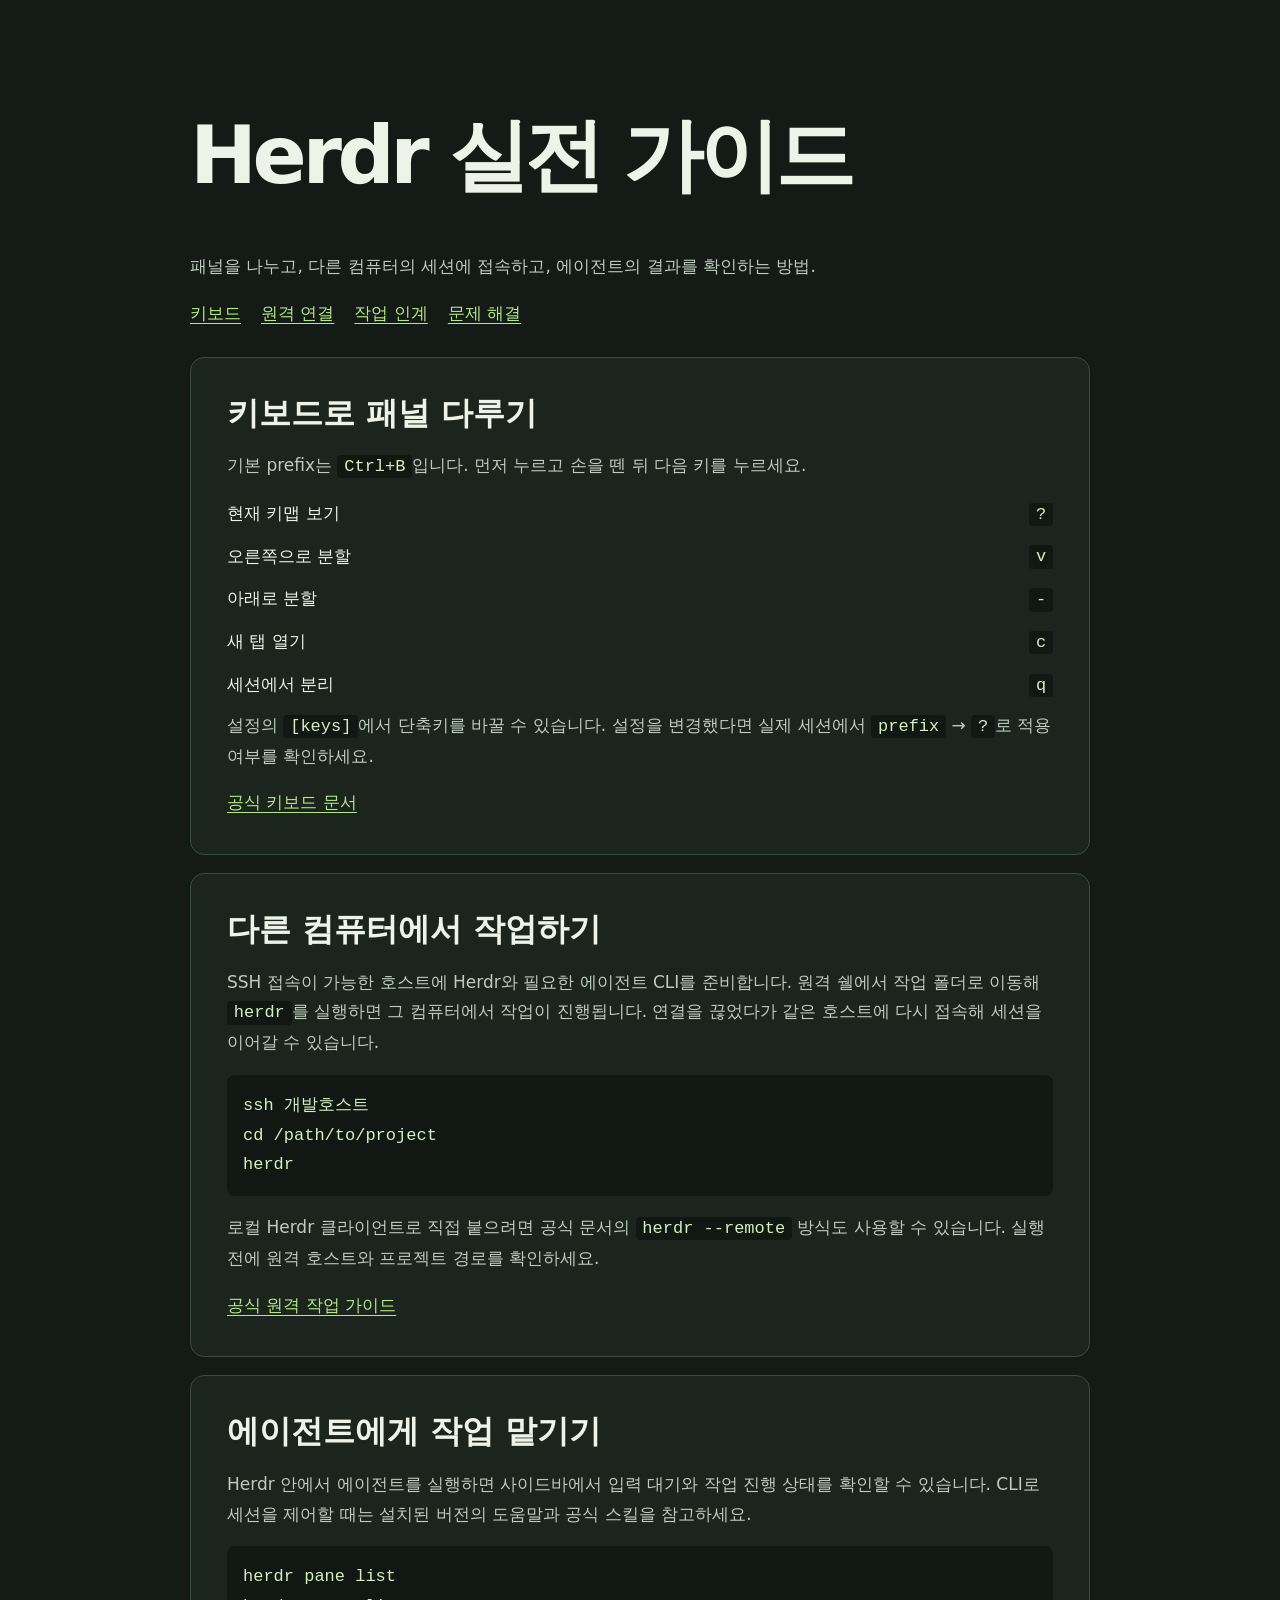
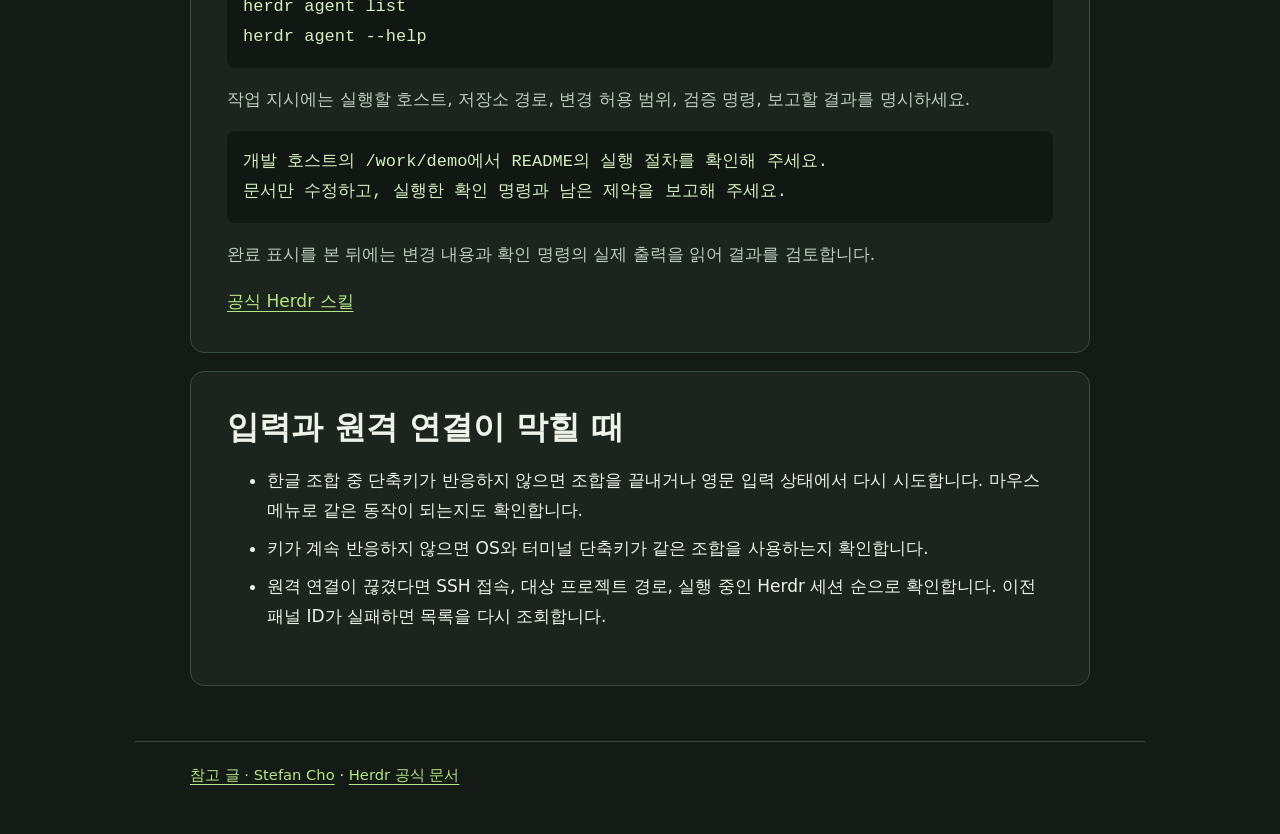
==== index.html @ 9a404f9d "Herdr 키맵과 원격 작업 가이드 추가" ====
﻿<!-- Herdr 키보드 조작과 원격 작업을 안내하는 페이지 -->
<!doctype html>
<html lang="ko">
<head>
<meta charset="utf-8">
<meta name="viewport" content="width=device-width, initial-scale=1">
<title>Herdr 실전 가이드 · 키맵과 원격 작업</title>
<style>
:root{color-scheme:dark;--bg:#141a16;--panel:#1c241e;--line:#394b40;--text:#edf3e8;--sub:#bdccbf;--green:#b4e884}
*{box-sizing:border-box}body{margin:0;background:var(--bg);color:var(--text);font:17px/1.75 system-ui,sans-serif}
header,main,footer{max-width:1010px;margin:auto;padding:clamp(20px,5vw,55px)}
header{padding-top:clamp(45px,9vw,108px);padding-bottom:28px}h1,h2{line-height:1.2;margin:0 0 .6em}h1{font-size:clamp(2.5rem,8vw,5rem);letter-spacing:-.055em}h2{font-size:clamp(1.45rem,4vw,2rem)}
p{color:var(--sub);margin:.6em 0 1em}a{color:var(--green);text-underline-offset:.24em}nav{display:flex;gap:.55rem 1.25rem;flex-wrap:wrap}
main{padding-top:0;display:grid;gap:18px}section{scroll-margin-top:1rem;background:var(--panel);border:1px solid var(--line);padding:clamp(18px,4vw,36px);border-radius:14px}
dl{display:grid;grid-template-columns:minmax(0,1fr) auto;gap:12px;margin:0}dd{margin:0}kbd,code,pre{font-family:ui-monospace,monospace;background:#111713;color:#d6efc0}
kbd,code{padding:.13em .4em;border-radius:4px}pre{padding:1rem;overflow:auto;border-radius:8px}pre code{padding:0}li+li{margin-top:.5em}footer{border-top:1px solid var(--line);padding-top:20px;font-size:.92rem}
</style>
</head>
<body>
<header>
<h1>Herdr 실전 가이드</h1>
<p>패널을 나누고, 다른 컴퓨터의 세션에 접속하고, 에이전트의 결과를 확인하는 방법.</p>
<nav aria-label="목차"><a href="#keyboard">키보드</a><a href="#remote">원격 연결</a><a href="#handoff">작업 인계</a><a href="#troubleshoot">문제 해결</a></nav>
</header>
<main>
<section id="keyboard">
<h2>키보드로 패널 다루기</h2>
<p>기본 prefix는 <kbd>Ctrl+B</kbd>입니다. 먼저 누르고 손을 뗀 뒤 다음 키를 누르세요.</p>
<dl><dt>현재 키맵 보기</dt><dd><kbd>?</kbd></dd><dt>오른쪽으로 분할</dt><dd><kbd>v</kbd></dd><dt>아래로 분할</dt><dd><kbd>-</kbd></dd><dt>새 탭 열기</dt><dd><kbd>c</kbd></dd><dt>세션에서 분리</dt><dd><kbd>q</kbd></dd></dl>
<p>설정의 <code>[keys]</code>에서 단축키를 바꿀 수 있습니다. 설정을 변경했다면 실제 세션에서 <kbd>prefix</kbd> → <kbd>?</kbd>로 적용 여부를 확인하세요.</p>
<a href="https://herdr.dev/docs/keyboard/">공식 키보드 문서</a>
</section>
<section id="remote">
<h2>다른 컴퓨터에서 작업하기</h2>
<p>SSH 접속이 가능한 호스트에 Herdr와 필요한 에이전트 CLI를 준비합니다. 원격 쉘에서 작업 폴더로 이동해 <code>herdr</code>를 실행하면 그 컴퓨터에서 작업이 진행됩니다. 연결을 끊었다가 같은 호스트에 다시 접속해 세션을 이어갈 수 있습니다.</p>
<pre><code>ssh 개발호스트
cd /path/to/project
herdr</code></pre>
<p>로컬 Herdr 클라이언트로 직접 붙으려면 공식 문서의 <code>herdr --remote</code> 방식도 사용할 수 있습니다. 실행 전에 원격 호스트와 프로젝트 경로를 확인하세요.</p>
<a href="https://herdr.dev/docs/how-to-work/">공식 원격 작업 가이드</a>
</section>
<section id="handoff">
<h2>에이전트에게 작업 맡기기</h2>
<p>Herdr 안에서 에이전트를 실행하면 사이드바에서 입력 대기와 작업 진행 상태를 확인할 수 있습니다. CLI로 세션을 제어할 때는 설치된 버전의 도움말과 공식 스킬을 참고하세요.</p>
<pre><code>herdr pane list
herdr agent list
herdr agent --help</code></pre>
<p>작업 지시에는 실행할 호스트, 저장소 경로, 변경 허용 범위, 검증 명령, 보고할 결과를 명시하세요.</p>
<pre><code>개발 호스트의 /work/demo에서 README의 실행 절차를 확인해 주세요.
문서만 수정하고, 실행한 확인 명령과 남은 제약을 보고해 주세요.</code></pre>
<p>완료 표시를 본 뒤에는 변경 내용과 확인 명령의 실제 출력을 읽어 결과를 검토합니다.</p>
<a href="https://github.com/herdrdev/herdr/blob/master/skills/herdr/SKILL.md">공식 Herdr 스킬</a>
</section>
<section id="troubleshoot">
<h2>입력과 원격 연결이 막힐 때</h2>
<ul><li>한글 조합 중 단축키가 반응하지 않으면 조합을 끝내거나 영문 입력 상태에서 다시 시도합니다. 마우스 메뉴로 같은 동작이 되는지도 확인합니다.</li><li>키가 계속 반응하지 않으면 OS와 터미널 단축키가 같은 조합을 사용하는지 확인합니다.</li><li>원격 연결이 끊겼다면 SSH 접속, 대상 프로젝트 경로, 실행 중인 Herdr 세션 순으로 확인합니다. 이전 패널 ID가 실패하면 목록을 다시 조회합니다.</li></ul>
</section>
</main>
<footer>
<a href="https://blog.stefancho.dev/youtube/herdr-keymap-remote-agents">참고 글 · Stefan Cho</a>
 · <a href="https://herdr.dev/docs/">Herdr 공식 문서</a>
</footer>
</body>
</html>
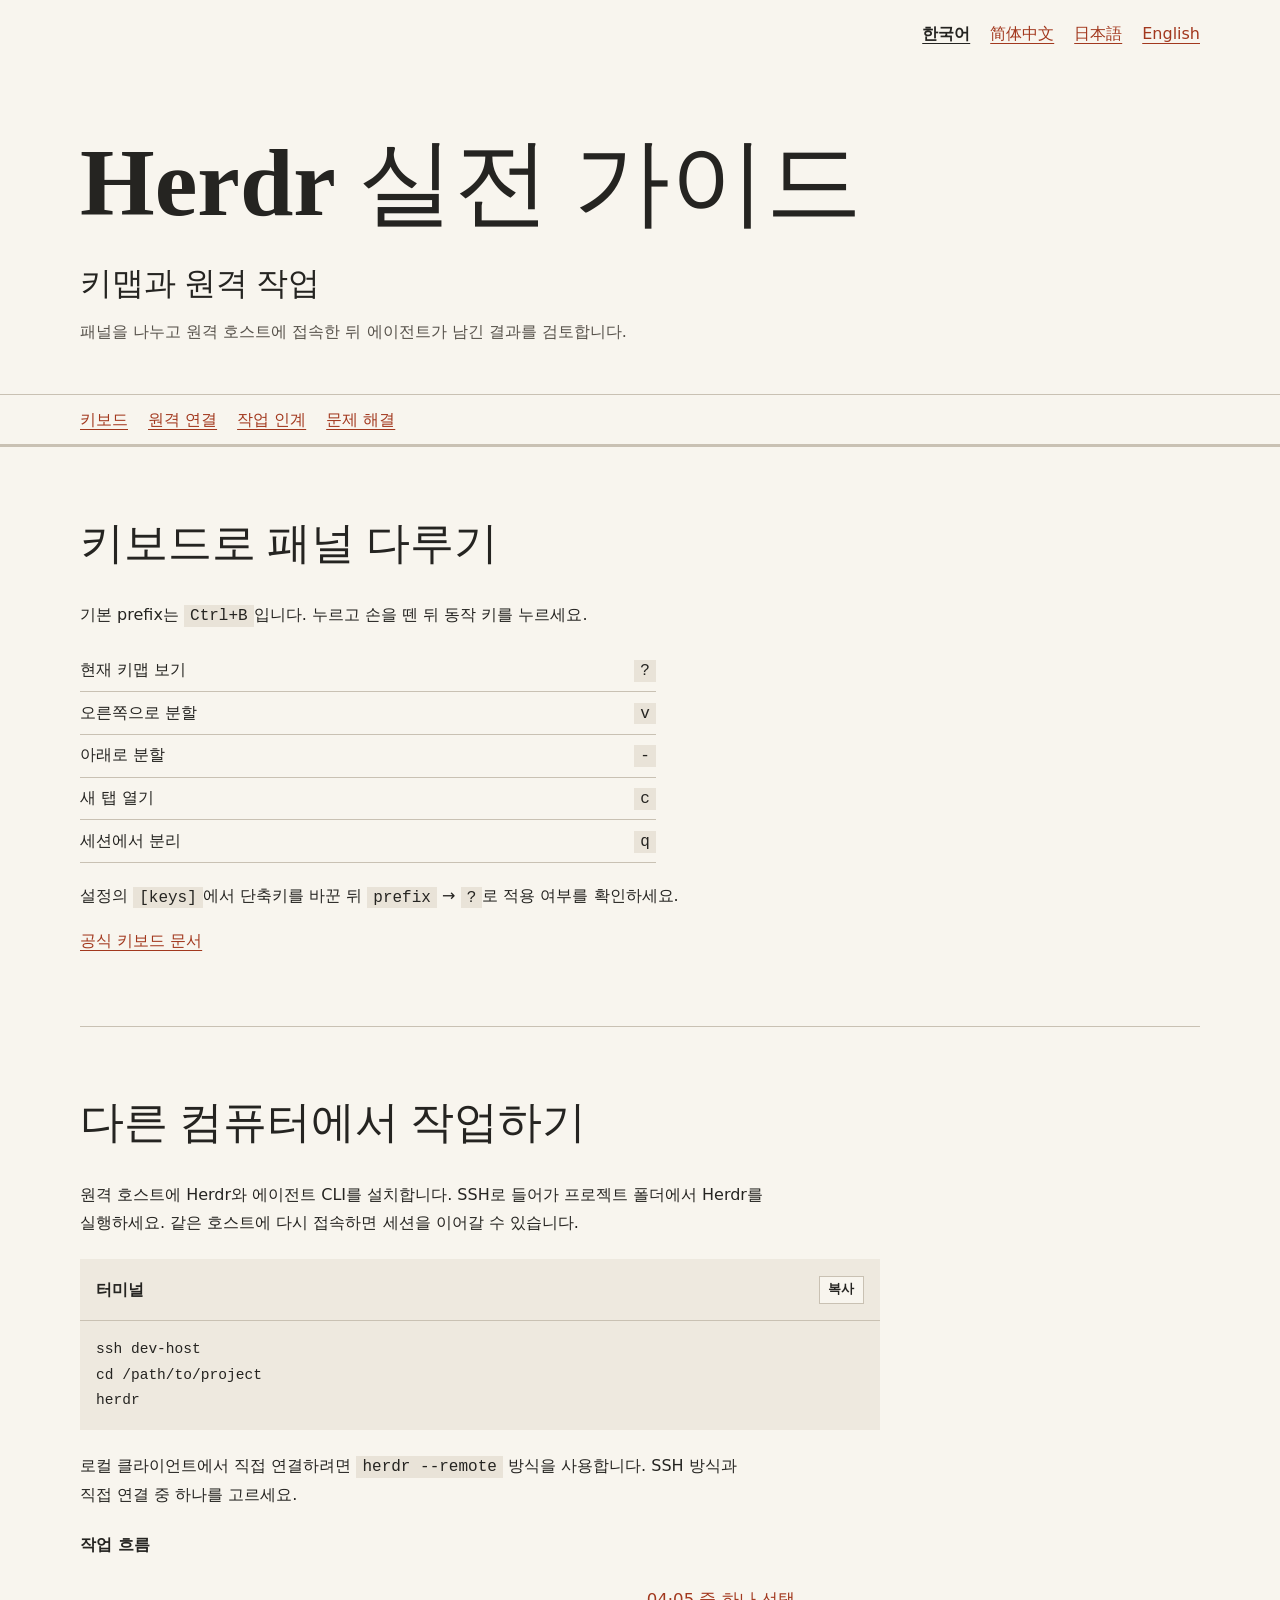
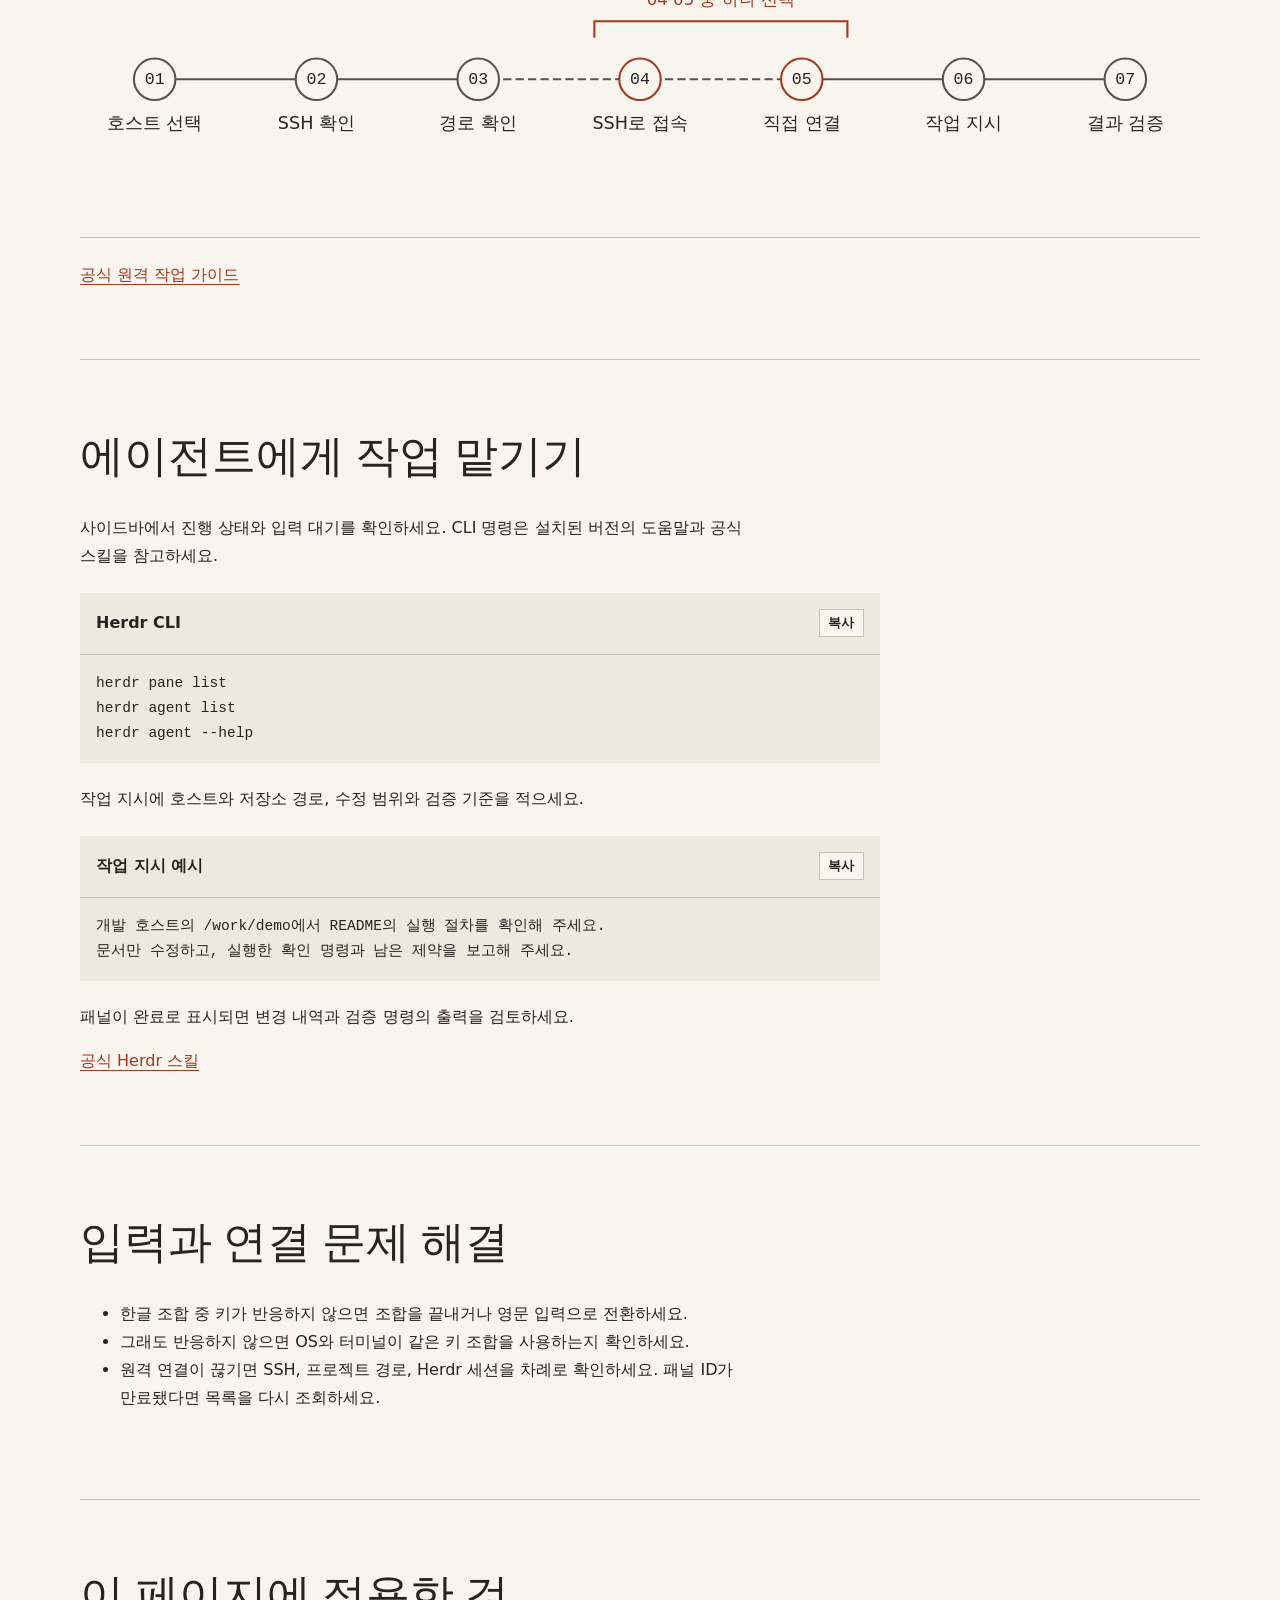
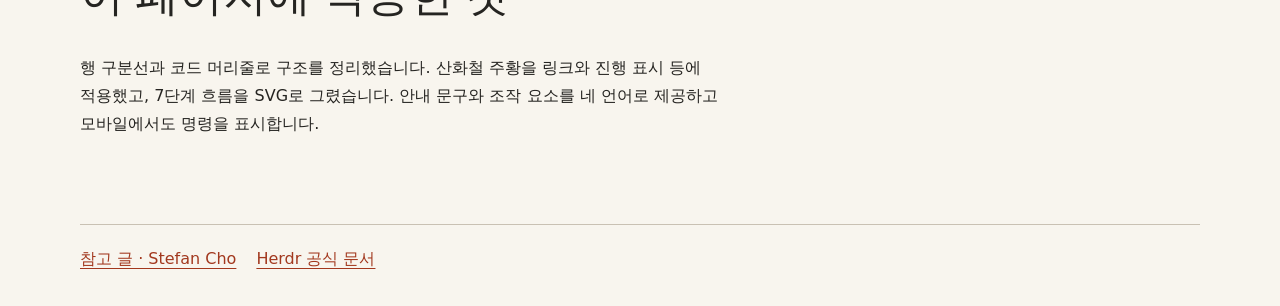
==== commit 6e44f65b: "Herdr 가이드 다국어 지원과 읽기 화면 개선" ====
--- a/index.html
+++ b/index.html
@@ -1,64 +1,68 @@
-﻿<!-- Herdr 키보드 조작과 원격 작업을 안내하는 페이지 -->
-<!doctype html>
+﻿<!doctype html>
+<!-- Herdr 키맵과 원격 작업 안내 -->
 <html lang="ko">
 <head>
 <meta charset="utf-8">
 <meta name="viewport" content="width=device-width, initial-scale=1">
 <title>Herdr 실전 가이드 · 키맵과 원격 작업</title>
-<style>
-:root{color-scheme:dark;--bg:#141a16;--panel:#1c241e;--line:#394b40;--text:#edf3e8;--sub:#bdccbf;--green:#b4e884}
-*{box-sizing:border-box}body{margin:0;background:var(--bg);color:var(--text);font:17px/1.75 system-ui,sans-serif}
-header,main,footer{max-width:1010px;margin:auto;padding:clamp(20px,5vw,55px)}
-header{padding-top:clamp(45px,9vw,108px);padding-bottom:28px}h1,h2{line-height:1.2;margin:0 0 .6em}h1{font-size:clamp(2.5rem,8vw,5rem);letter-spacing:-.055em}h2{font-size:clamp(1.45rem,4vw,2rem)}
-p{color:var(--sub);margin:.6em 0 1em}a{color:var(--green);text-underline-offset:.24em}nav{display:flex;gap:.55rem 1.25rem;flex-wrap:wrap}
-main{padding-top:0;display:grid;gap:18px}section{scroll-margin-top:1rem;background:var(--panel);border:1px solid var(--line);padding:clamp(18px,4vw,36px);border-radius:14px}
-dl{display:grid;grid-template-columns:minmax(0,1fr) auto;gap:12px;margin:0}dd{margin:0}kbd,code,pre{font-family:ui-monospace,monospace;background:#111713;color:#d6efc0}
-kbd,code{padding:.13em .4em;border-radius:4px}pre{padding:1rem;overflow:auto;border-radius:8px}pre code{padding:0}li+li{margin-top:.5em}footer{border-top:1px solid var(--line);padding-top:20px;font-size:.92rem}
-</style>
+<meta name="description" content="패널을 나누고 원격 호스트에 접속한 뒤 에이전트가 남긴 결과를 검토합니다.">
+<link rel="alternate" hreflang="ko" href="./">
+<link rel="alternate" hreflang="zh-CN" href="./cn/">
+<link rel="alternate" hreflang="ja" href="./ja/">
+<link rel="alternate" hreflang="en" href="./en/">
+<link rel="stylesheet" href="./guide.css">
+<script defer src="./guide.js"></script>
 </head>
-<body>
-<header>
+<body data-copied="복사됨" data-failed="복사 실패">
+<header class="intro">
+<nav class="languages" aria-label="언어"><a href="./" hreflang="ko" lang="ko" aria-current="page">한국어</a><a href="./cn/" hreflang="zh-CN" lang="zh-CN">简体中文</a><a href="./ja/" hreflang="ja" lang="ja">日本語</a><a href="./en/" hreflang="en" lang="en">English</a></nav>
 <h1>Herdr 실전 가이드</h1>
-<p>패널을 나누고, 다른 컴퓨터의 세션에 접속하고, 에이전트의 결과를 확인하는 방법.</p>
-<nav aria-label="목차"><a href="#keyboard">키보드</a><a href="#remote">원격 연결</a><a href="#handoff">작업 인계</a><a href="#troubleshoot">문제 해결</a></nav>
+<p class="subtitle">키맵과 원격 작업</p>
+<p class="lead">패널을 나누고 원격 호스트에 접속한 뒤 에이전트가 남긴 결과를 검토합니다.</p>
 </header>
+<nav class="contents" aria-label="목차">
+<div><a href="#keyboard">키보드</a><a href="#remote">원격 연결</a><a href="#handoff">작업 인계</a><a href="#troubleshoot">문제 해결</a></div>
+<progress aria-label="읽기 진행률" max="100" value="0"></progress>
+</nav>
 <main>
-<section id="keyboard">
-<h2>키보드로 패널 다루기</h2>
-<p>기본 prefix는 <kbd>Ctrl+B</kbd>입니다. 먼저 누르고 손을 뗀 뒤 다음 키를 누르세요.</p>
-<dl><dt>현재 키맵 보기</dt><dd><kbd>?</kbd></dd><dt>오른쪽으로 분할</dt><dd><kbd>v</kbd></dd><dt>아래로 분할</dt><dd><kbd>-</kbd></dd><dt>새 탭 열기</dt><dd><kbd>c</kbd></dd><dt>세션에서 분리</dt><dd><kbd>q</kbd></dd></dl>
-<p>설정의 <code>[keys]</code>에서 단축키를 바꿀 수 있습니다. 설정을 변경했다면 실제 세션에서 <kbd>prefix</kbd> → <kbd>?</kbd>로 적용 여부를 확인하세요.</p>
-<a href="https://herdr.dev/docs/keyboard/">공식 키보드 문서</a>
-</section>
-<section id="remote">
-<h2>다른 컴퓨터에서 작업하기</h2>
-<p>SSH 접속이 가능한 호스트에 Herdr와 필요한 에이전트 CLI를 준비합니다. 원격 쉘에서 작업 폴더로 이동해 <code>herdr</code>를 실행하면 그 컴퓨터에서 작업이 진행됩니다. 연결을 끊었다가 같은 호스트에 다시 접속해 세션을 이어갈 수 있습니다.</p>
-<pre><code>ssh 개발호스트
+<section id="keyboard"><h2>키보드로 패널 다루기</h2>
+<p>기본 prefix는 <kbd>Ctrl+B</kbd>입니다. 누르고 손을 뗀 뒤 동작 키를 누르세요.</p>
+<dl><div><dt>현재 키맵 보기</dt><dd><kbd>?</kbd></dd></div><div><dt>오른쪽으로 분할</dt><dd><kbd>v</kbd></dd></div><div><dt>아래로 분할</dt><dd><kbd>-</kbd></dd></div><div><dt>새 탭 열기</dt><dd><kbd>c</kbd></dd></div><div><dt>세션에서 분리</dt><dd><kbd>q</kbd></dd></div></dl>
+<p>설정의 <code>[keys]</code>에서 단축키를 바꾼 뒤 <kbd>prefix</kbd> → <kbd>?</kbd>로 적용 여부를 확인하세요.</p><a href="https://herdr.dev/docs/keyboard/">공식 키보드 문서</a></section>
+<section id="remote"><h2>다른 컴퓨터에서 작업하기</h2>
+<p>원격 호스트에 Herdr와 에이전트 CLI를 설치합니다. SSH로 들어가 프로젝트 폴더에서 Herdr를 실행하세요. 같은 호스트에 다시 접속하면 세션을 이어갈 수 있습니다.</p><figure class="code"><figcaption>터미널 <button type="button" hidden data-copy>복사</button></figcaption><pre><code>ssh dev-host
 cd /path/to/project
-herdr</code></pre>
-<p>로컬 Herdr 클라이언트로 직접 붙으려면 공식 문서의 <code>herdr --remote</code> 방식도 사용할 수 있습니다. 실행 전에 원격 호스트와 프로젝트 경로를 확인하세요.</p>
-<a href="https://herdr.dev/docs/how-to-work/">공식 원격 작업 가이드</a>
-</section>
-<section id="handoff">
-<h2>에이전트에게 작업 맡기기</h2>
-<p>Herdr 안에서 에이전트를 실행하면 사이드바에서 입력 대기와 작업 진행 상태를 확인할 수 있습니다. CLI로 세션을 제어할 때는 설치된 버전의 도움말과 공식 스킬을 참고하세요.</p>
-<pre><code>herdr pane list
+herdr</code></pre></figure>
+<p>로컬 클라이언트에서 직접 연결하려면 <code>herdr --remote</code> 방식을 사용합니다. SSH 방식과 직접 연결 중 하나를 고르세요.</p>
+<figure class="workflow"><figcaption>작업 흐름</figcaption>
+<div class="diagram" tabindex="0" role="region" aria-label="작업 흐름">
+<svg viewBox="0 0 1080 268" width="1080" height="268" role="img" aria-labelledby="flow-title flow-description">
+<title id="flow-title">작업 흐름</title><desc id="flow-description">호스트 선택, SSH 확인, 경로 확인, SSH로 접속, 직접 연결, 작업 지시, 결과 검증. 04·05 중 하나 선택.</desc>
+<path class="route" d="M72 116H384 M696 116H1008"/>
+<path class="route alternative" d="M384 116H696"/>
+<path class="brace" d="M496 76V60H740V76"/>
+<text class="choice" x="618" y="44">04·05 중 하나 선택</text>
+<g><circle cx="72" cy="116" r="20"/><text class="number" x="72" y="121">01</text><text class="label" x="72" y="164">호스트 선택</text></g>
+<g><circle cx="228" cy="116" r="20"/><text class="number" x="228" y="121">02</text><text class="label" x="228" y="164">SSH 확인</text></g>
+<g><circle cx="384" cy="116" r="20"/><text class="number" x="384" y="121">03</text><text class="label" x="384" y="164">경로 확인</text></g>
+<g class="optional"><circle cx="540" cy="116" r="20"/><text class="number" x="540" y="121">04</text><text class="label" x="540" y="164">SSH로 접속</text></g>
+<g class="optional"><circle cx="696" cy="116" r="20"/><text class="number" x="696" y="121">05</text><text class="label" x="696" y="164">직접 연결</text></g>
+<g><circle cx="852" cy="116" r="20"/><text class="number" x="852" y="121">06</text><text class="label" x="852" y="164">작업 지시</text></g>
+<g><circle cx="1008" cy="116" r="20"/><text class="number" x="1008" y="121">07</text><text class="label" x="1008" y="164">결과 검증</text></g>
+</svg></div></figure>
+<a href="https://herdr.dev/docs/how-to-work/">공식 원격 작업 가이드</a></section>
+<section id="handoff"><h2>에이전트에게 작업 맡기기</h2>
+<p>사이드바에서 진행 상태와 입력 대기를 확인하세요. CLI 명령은 설치된 버전의 도움말과 공식 스킬을 참고하세요.</p><figure class="code"><figcaption>Herdr CLI <button type="button" hidden data-copy>복사</button></figcaption><pre><code>herdr pane list
 herdr agent list
-herdr agent --help</code></pre>
-<p>작업 지시에는 실행할 호스트, 저장소 경로, 변경 허용 범위, 검증 명령, 보고할 결과를 명시하세요.</p>
-<pre><code>개발 호스트의 /work/demo에서 README의 실행 절차를 확인해 주세요.
-문서만 수정하고, 실행한 확인 명령과 남은 제약을 보고해 주세요.</code></pre>
-<p>완료 표시를 본 뒤에는 변경 내용과 확인 명령의 실제 출력을 읽어 결과를 검토합니다.</p>
-<a href="https://github.com/herdrdev/herdr/blob/master/skills/herdr/SKILL.md">공식 Herdr 스킬</a>
-</section>
-<section id="troubleshoot">
-<h2>입력과 원격 연결이 막힐 때</h2>
-<ul><li>한글 조합 중 단축키가 반응하지 않으면 조합을 끝내거나 영문 입력 상태에서 다시 시도합니다. 마우스 메뉴로 같은 동작이 되는지도 확인합니다.</li><li>키가 계속 반응하지 않으면 OS와 터미널 단축키가 같은 조합을 사용하는지 확인합니다.</li><li>원격 연결이 끊겼다면 SSH 접속, 대상 프로젝트 경로, 실행 중인 Herdr 세션 순으로 확인합니다. 이전 패널 ID가 실패하면 목록을 다시 조회합니다.</li></ul>
-</section>
+herdr agent --help</code></pre></figure>
+<p>작업 지시에 호스트와 저장소 경로, 수정 범위와 검증 기준을 적으세요.</p><figure class="code"><figcaption>작업 지시 예시 <button type="button" hidden data-copy>복사</button></figcaption><pre><code>개발 호스트의 /work/demo에서 README의 실행 절차를 확인해 주세요.
+문서만 수정하고, 실행한 확인 명령과 남은 제약을 보고해 주세요.</code></pre></figure>
+<p>패널이 완료로 표시되면 변경 내역과 검증 명령의 출력을 검토하세요.</p><a href="https://github.com/herdrdev/herdr/blob/master/skills/herdr/SKILL.md">공식 Herdr 스킬</a></section>
+<section id="troubleshoot"><h2>입력과 연결 문제 해결</h2>
+<ul><li>한글 조합 중 키가 반응하지 않으면 조합을 끝내거나 영문 입력으로 전환하세요.</li><li>그래도 반응하지 않으면 OS와 터미널이 같은 키 조합을 사용하는지 확인하세요.</li><li>원격 연결이 끊기면 SSH, 프로젝트 경로, Herdr 세션을 차례로 확인하세요. 패널 ID가 만료됐다면 목록을 다시 조회하세요.</li></ul></section>
+<section><h2>이 페이지에 적용한 것</h2><p>행 구분선과 코드 머리줄로 구조를 정리했습니다. 산화철 주황을 링크와 진행 표시 등에 적용했고, 7단계 흐름을 SVG로 그렸습니다. 안내 문구와 조작 요소를 네 언어로 제공하고 모바일에서도 명령을 표시합니다.</p></section>
 </main>
-<footer>
-<a href="https://blog.stefancho.dev/youtube/herdr-keymap-remote-agents">참고 글 · Stefan Cho</a>
- · <a href="https://herdr.dev/docs/">Herdr 공식 문서</a>
-</footer>
+<footer><a href="https://blog.stefancho.dev/youtube/herdr-keymap-remote-agents">참고 글 · Stefan Cho</a><a href="https://herdr.dev/docs/">Herdr 공식 문서</a></footer>
+<div class="sr-only" role="status" id="copy-status"></div>
 </body>
 </html>
--- a/guide.css
+++ b/guide.css
@@ -0,0 +1,65 @@
+﻿/* 다국어 가이드의 지면, 코드 블록, 타임라인을 꾸민다. */
+:root {
+  color-scheme: light;
+  --paper: #f8f5ee;
+  --ink: #252421;
+  --muted: #58534c;
+  --line: #c9c1b3;
+  --accent: #a2381e;
+  --mono: ui-monospace, "Cascadia Mono", monospace;
+  font: 100%/1.75 system-ui, sans-serif;
+}
+* { box-sizing: border-box; }
+html { scroll-padding-top: 7rem; }
+body { margin: 0; background: var(--paper); color: var(--ink); }
+.intro, main, footer, .contents > div {
+  width: min(100% - 2rem, 70rem);
+  margin-inline: auto;
+}
+.intro { padding-block: 1.25rem 2rem; }
+.languages, .contents > div, footer { display: flex; flex-wrap: wrap; gap: .35rem 1.25rem; }
+.languages { justify-content: flex-end; }
+a { color: var(--accent); text-underline-offset: .25em; }
+a[aria-current] { color: var(--ink); font-weight: 700; }
+:focus-visible { outline: 2px solid var(--accent); outline-offset: 4px; }
+h1, h2, .subtitle {
+  font-family: Georgia, "Noto Serif CJK KR", "Noto Serif CJK SC", "Noto Serif CJK JP", "Yu Mincho", Batang, SimSun, serif;
+  line-height: 1.2;
+  font-synthesis: none;
+  text-wrap: balance;
+}
+h1 { font-size: clamp(2.7rem, 8vw, 6rem); margin: clamp(2rem, 6vw, 5rem) 0 .25em; }
+h2 { font-size: clamp(1.7rem, 4vw, 2.75rem); margin: 0 0 .7em; }
+.subtitle { font-size: clamp(1.25rem, 3vw, 2rem); margin: 0; }
+.lead { color: var(--muted); }
+p, li { max-width: 68ch; text-wrap: pretty; }
+:lang(ko) h1, :lang(ko) h2, :lang(ko) p, :lang(ko) li, :lang(ko) dt { word-break: keep-all; }
+.contents { position: sticky; top: 0; z-index: 1; background: var(--paper); border-top: 1px solid var(--line); }
+.contents > div { padding-block: .65rem; }
+progress { display: block; width: 100%; height: 3px; border: 0; appearance: none; background: var(--line); }
+progress::-webkit-progress-bar { background: var(--line); }
+progress::-webkit-progress-value { background: var(--accent); }
+progress::-moz-progress-bar { background: var(--accent); }
+section { padding-block: clamp(2.2rem, 6vw, 4.4rem); border-bottom: 1px solid var(--line); }
+dl { max-width: 36rem; margin: 1.2rem 0; }
+dl > div { display: flex; justify-content: space-between; gap: 1rem; padding: .4rem 0; border-bottom: 1px solid var(--line); }
+dd { margin: 0; }
+kbd, code, pre, .number { font-family: var(--mono); }
+kbd, p code { background: #e9e3d8; padding: .12em .38em; }
+figure { margin: 1.4rem 0; }
+.code { max-width: 50rem; background: #eee9df; }
+figcaption { font-weight: 650; }
+.code figcaption { min-height: 62px; display: flex; justify-content: space-between; align-items: center; gap: 1rem; padding: .65rem 1rem; border-bottom: 1px solid var(--line); }
+button { font: inherit; font-size: .82rem; min-height: 28px; padding: 0 .65em; color: var(--ink); background: var(--paper); border: 1px solid var(--line); cursor: pointer; }
+pre { white-space: pre-wrap; overflow-wrap: anywhere; margin: 0; padding: 1rem; font-size: .91rem; }
+.diagram { overflow-x: auto; border-bottom: 1px solid var(--line); }
+svg { display: block; width: 100%; min-width: 920px; height: auto; }
+svg text { text-anchor: middle; fill: var(--ink); }
+svg .label { font-size: 17px; }
+svg .choice { fill: var(--accent); font-size: 16px; }
+svg .route, svg .brace { fill: none; stroke: var(--muted); stroke-width: 2; }
+svg .alternative { stroke-dasharray: 8 4; }
+svg .brace, svg .optional circle { stroke: var(--accent); }
+svg circle { fill: var(--paper); stroke: var(--muted); stroke-width: 2; }
+footer { padding-block: 1.25rem 2.5rem; }
+.sr-only { position: absolute; width: 1px; height: 1px; overflow: hidden; clip-path: inset(50%); white-space: nowrap; }
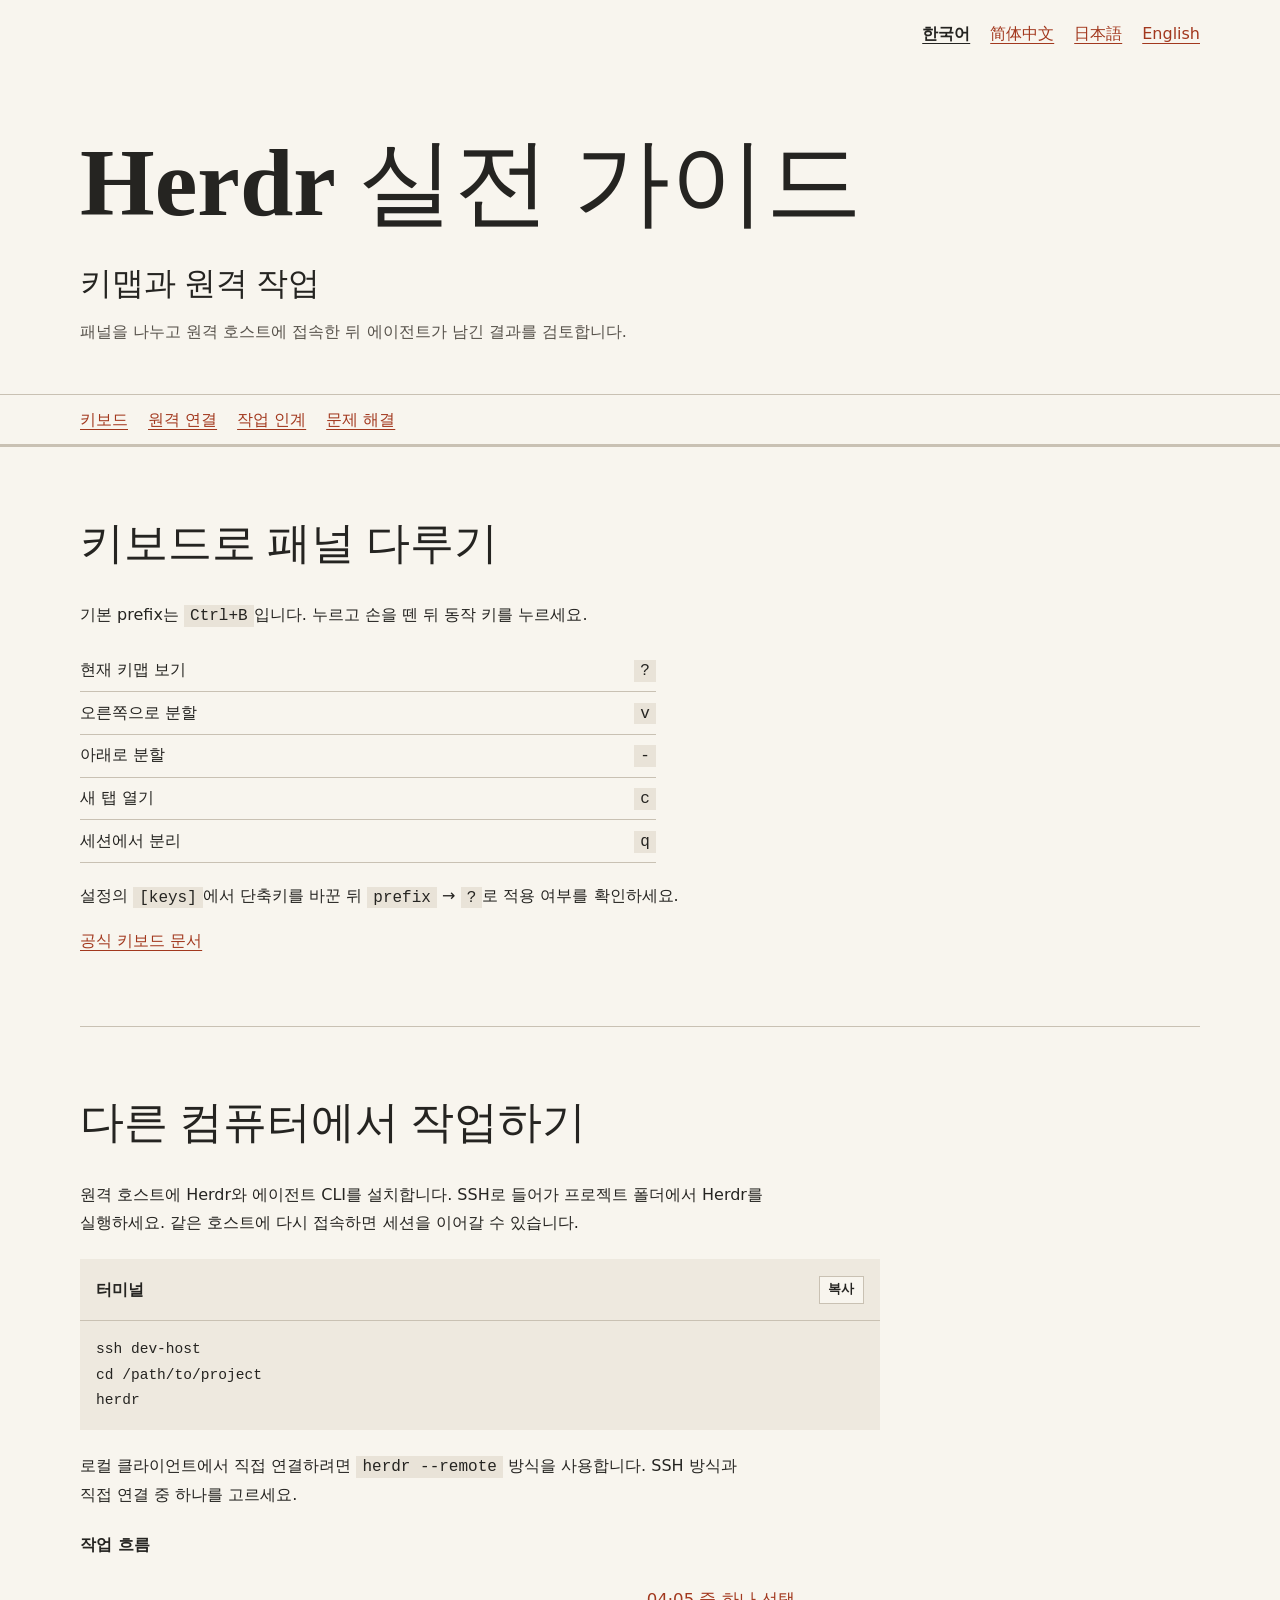
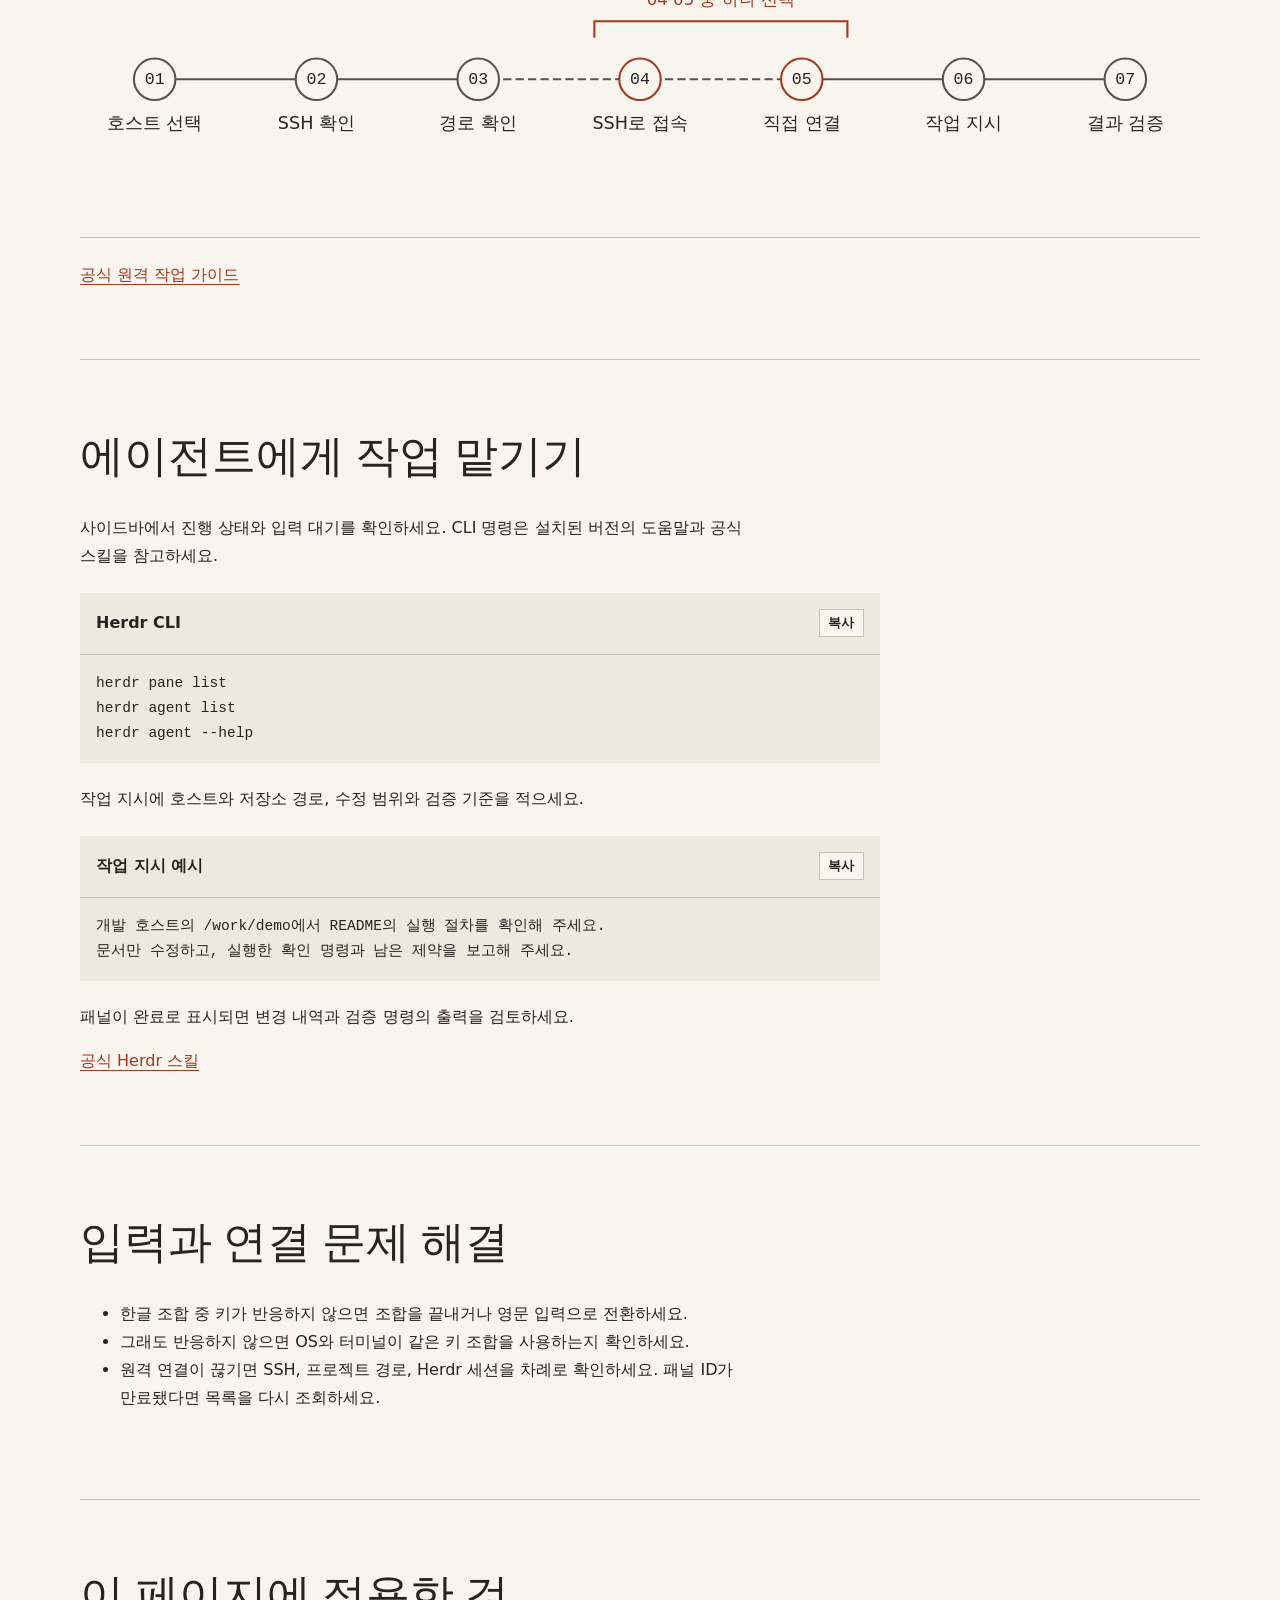
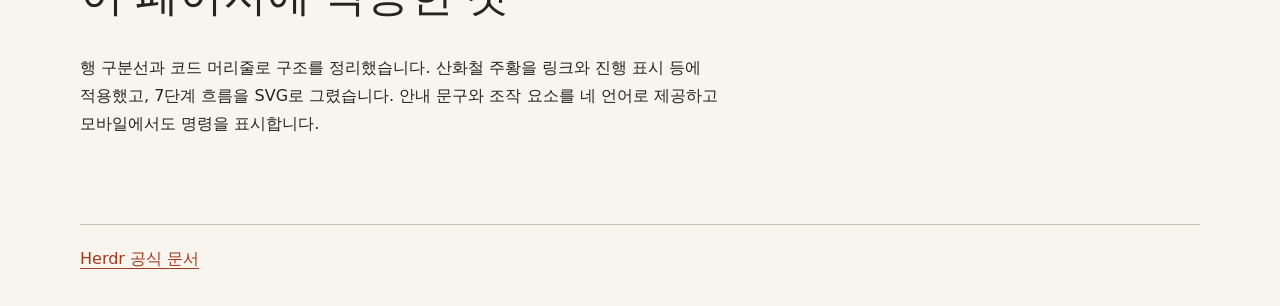
==== commit 36ca7e64: "다국어 가이드에서 참고 글 링크 제거" ====
--- a/index.html
+++ b/index.html
@@ -1,4 +1,4 @@
-﻿<!doctype html>
+<!doctype html>
 <!-- Herdr 키맵과 원격 작업 안내 -->
 <html lang="ko">
 <head>
@@ -62,7 +62,7 @@
 <ul><li>한글 조합 중 키가 반응하지 않으면 조합을 끝내거나 영문 입력으로 전환하세요.</li><li>그래도 반응하지 않으면 OS와 터미널이 같은 키 조합을 사용하는지 확인하세요.</li><li>원격 연결이 끊기면 SSH, 프로젝트 경로, Herdr 세션을 차례로 확인하세요. 패널 ID가 만료됐다면 목록을 다시 조회하세요.</li></ul></section>
 <section><h2>이 페이지에 적용한 것</h2><p>행 구분선과 코드 머리줄로 구조를 정리했습니다. 산화철 주황을 링크와 진행 표시 등에 적용했고, 7단계 흐름을 SVG로 그렸습니다. 안내 문구와 조작 요소를 네 언어로 제공하고 모바일에서도 명령을 표시합니다.</p></section>
 </main>
-<footer><a href="https://blog.stefancho.dev/youtube/herdr-keymap-remote-agents">참고 글 · Stefan Cho</a><a href="https://herdr.dev/docs/">Herdr 공식 문서</a></footer>
+<footer><a href="https://herdr.dev/docs/">Herdr 공식 문서</a></footer>
 <div class="sr-only" role="status" id="copy-status"></div>
 </body>
 </html>
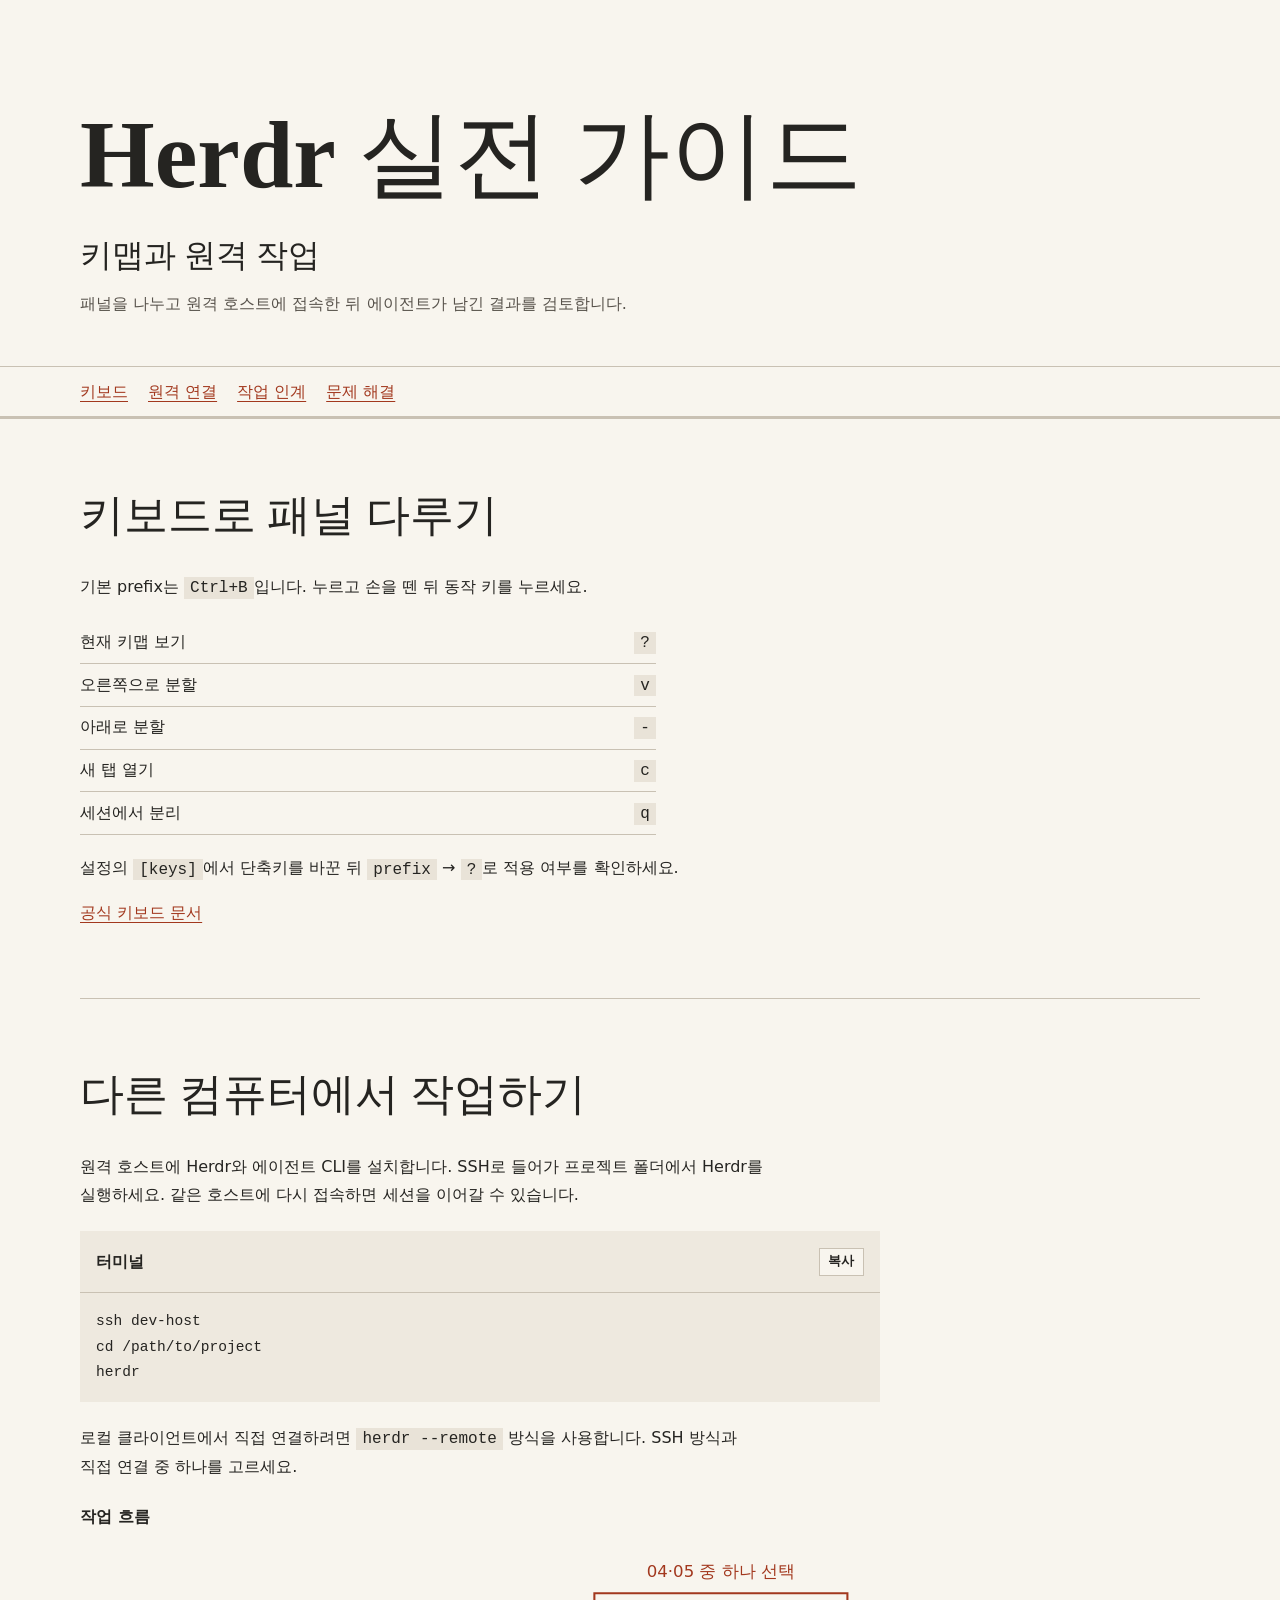
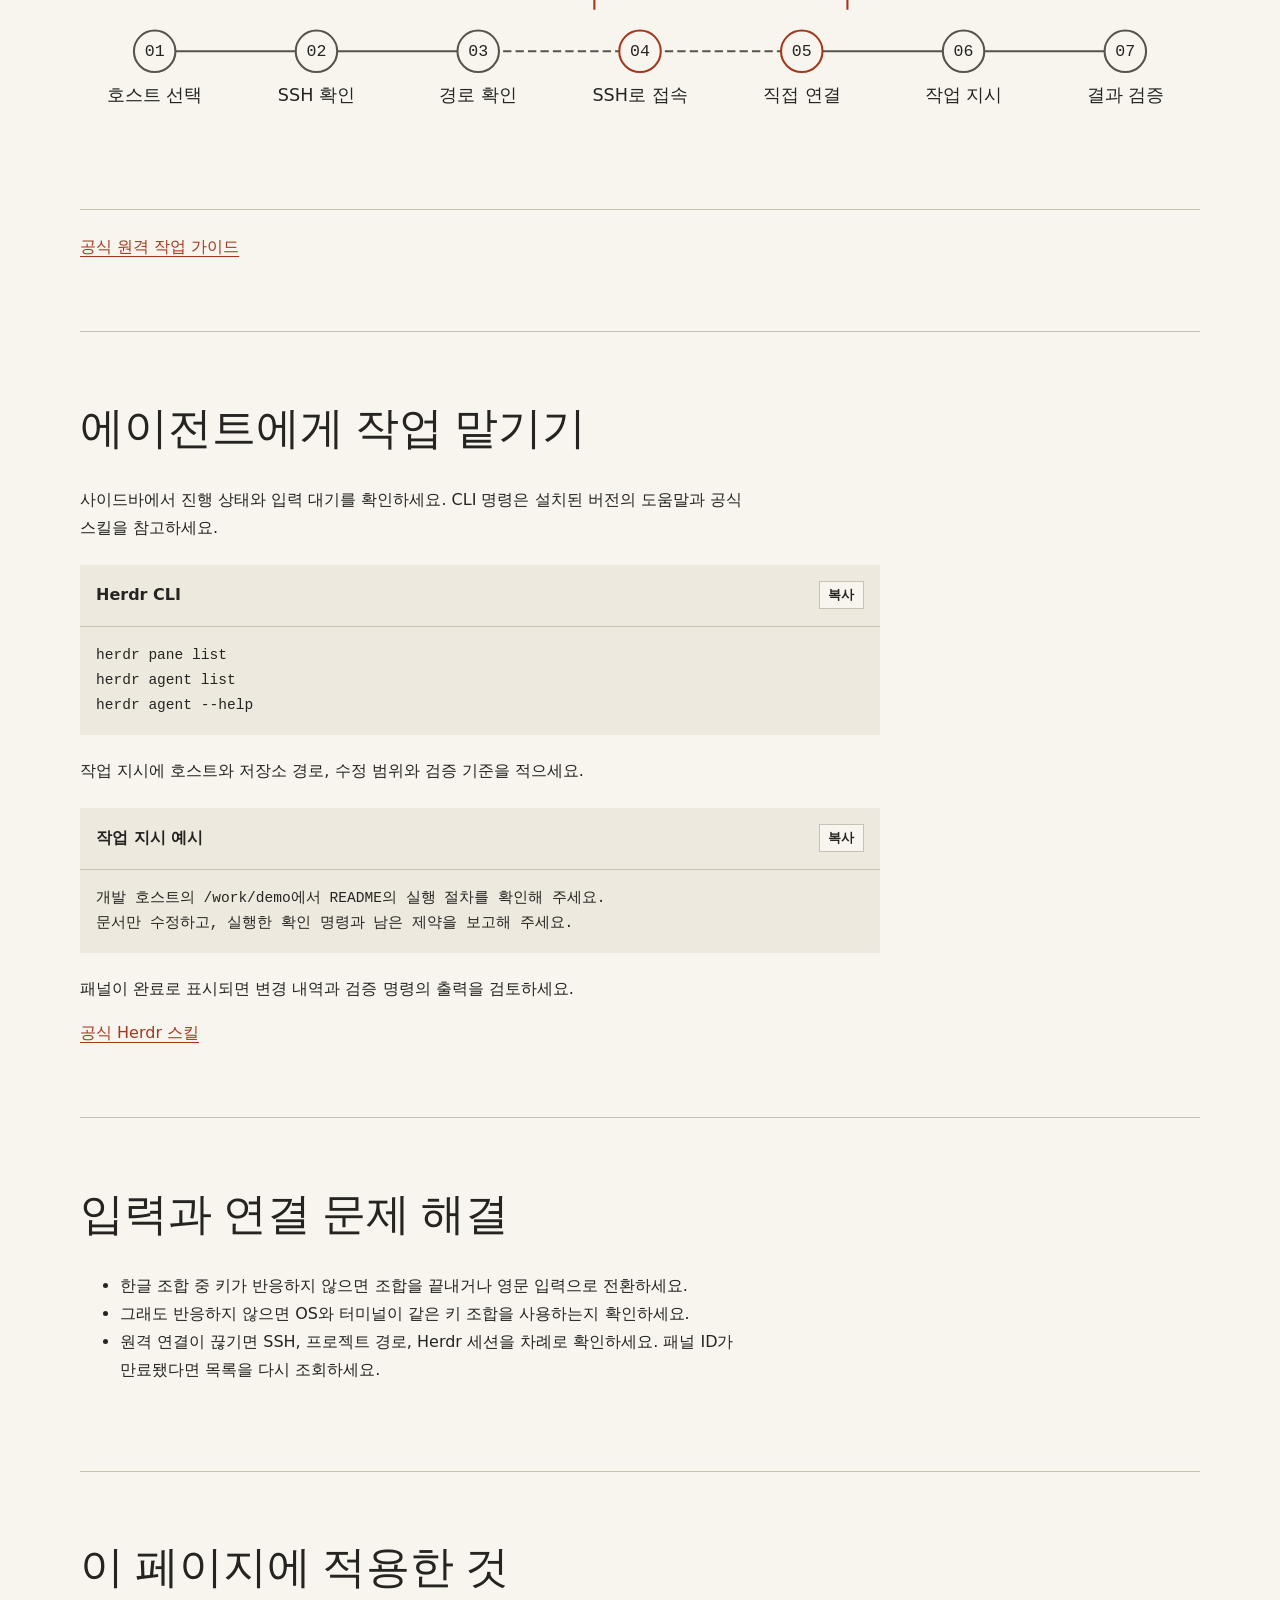
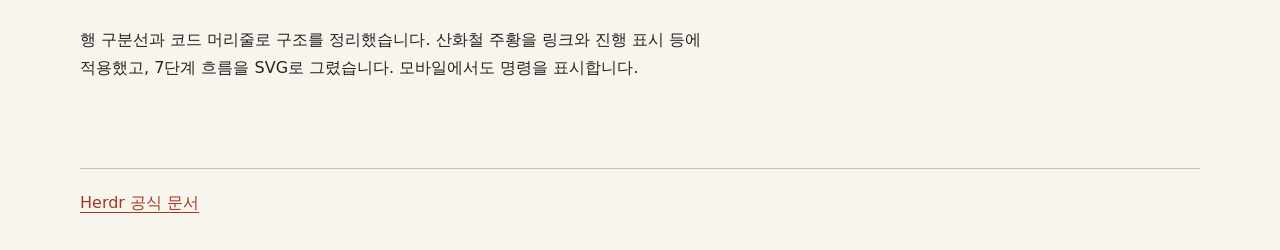
==== commit 67d0b930: "Herdr 가이드를 한국어 단일 페이지로 정리" ====
--- a/index.html
+++ b/index.html
@@ -6,16 +6,11 @@
 <meta name="viewport" content="width=device-width, initial-scale=1">
 <title>Herdr 실전 가이드 · 키맵과 원격 작업</title>
 <meta name="description" content="패널을 나누고 원격 호스트에 접속한 뒤 에이전트가 남긴 결과를 검토합니다.">
-<link rel="alternate" hreflang="ko" href="./">
-<link rel="alternate" hreflang="zh-CN" href="./cn/">
-<link rel="alternate" hreflang="ja" href="./ja/">
-<link rel="alternate" hreflang="en" href="./en/">
 <link rel="stylesheet" href="./guide.css">
 <script defer src="./guide.js"></script>
 </head>
 <body data-copied="복사됨" data-failed="복사 실패">
 <header class="intro">
-<nav class="languages" aria-label="언어"><a href="./" hreflang="ko" lang="ko" aria-current="page">한국어</a><a href="./cn/" hreflang="zh-CN" lang="zh-CN">简体中文</a><a href="./ja/" hreflang="ja" lang="ja">日本語</a><a href="./en/" hreflang="en" lang="en">English</a></nav>
 <h1>Herdr 실전 가이드</h1>
 <p class="subtitle">키맵과 원격 작업</p>
 <p class="lead">패널을 나누고 원격 호스트에 접속한 뒤 에이전트가 남긴 결과를 검토합니다.</p>
@@ -60,7 +55,7 @@
 <p>패널이 완료로 표시되면 변경 내역과 검증 명령의 출력을 검토하세요.</p><a href="https://github.com/herdrdev/herdr/blob/master/skills/herdr/SKILL.md">공식 Herdr 스킬</a></section>
 <section id="troubleshoot"><h2>입력과 연결 문제 해결</h2>
 <ul><li>한글 조합 중 키가 반응하지 않으면 조합을 끝내거나 영문 입력으로 전환하세요.</li><li>그래도 반응하지 않으면 OS와 터미널이 같은 키 조합을 사용하는지 확인하세요.</li><li>원격 연결이 끊기면 SSH, 프로젝트 경로, Herdr 세션을 차례로 확인하세요. 패널 ID가 만료됐다면 목록을 다시 조회하세요.</li></ul></section>
-<section><h2>이 페이지에 적용한 것</h2><p>행 구분선과 코드 머리줄로 구조를 정리했습니다. 산화철 주황을 링크와 진행 표시 등에 적용했고, 7단계 흐름을 SVG로 그렸습니다. 안내 문구와 조작 요소를 네 언어로 제공하고 모바일에서도 명령을 표시합니다.</p></section>
+<section><h2>이 페이지에 적용한 것</h2><p>행 구분선과 코드 머리줄로 구조를 정리했습니다. 산화철 주황을 링크와 진행 표시 등에 적용했고, 7단계 흐름을 SVG로 그렸습니다. 모바일에서도 명령을 표시합니다.</p></section>
 </main>
 <footer><a href="https://herdr.dev/docs/">Herdr 공식 문서</a></footer>
 <div class="sr-only" role="status" id="copy-status"></div>
--- a/guide.css
+++ b/guide.css
@@ -1,4 +1,4 @@
-﻿/* 다국어 가이드의 지면, 코드 블록, 타임라인을 꾸민다. */
+/* Herdr 가이드의 지면, 코드 블록, 타임라인을 꾸민다. */
 :root {
   color-scheme: light;
   --paper: #f8f5ee;
@@ -17,8 +17,7 @@
   margin-inline: auto;
 }
 .intro { padding-block: 1.25rem 2rem; }
-.languages, .contents > div, footer { display: flex; flex-wrap: wrap; gap: .35rem 1.25rem; }
-.languages { justify-content: flex-end; }
+.contents > div, footer { display: flex; flex-wrap: wrap; gap: .35rem 1.25rem; }
 a { color: var(--accent); text-underline-offset: .25em; }
 a[aria-current] { color: var(--ink); font-weight: 700; }
 :focus-visible { outline: 2px solid var(--accent); outline-offset: 4px; }
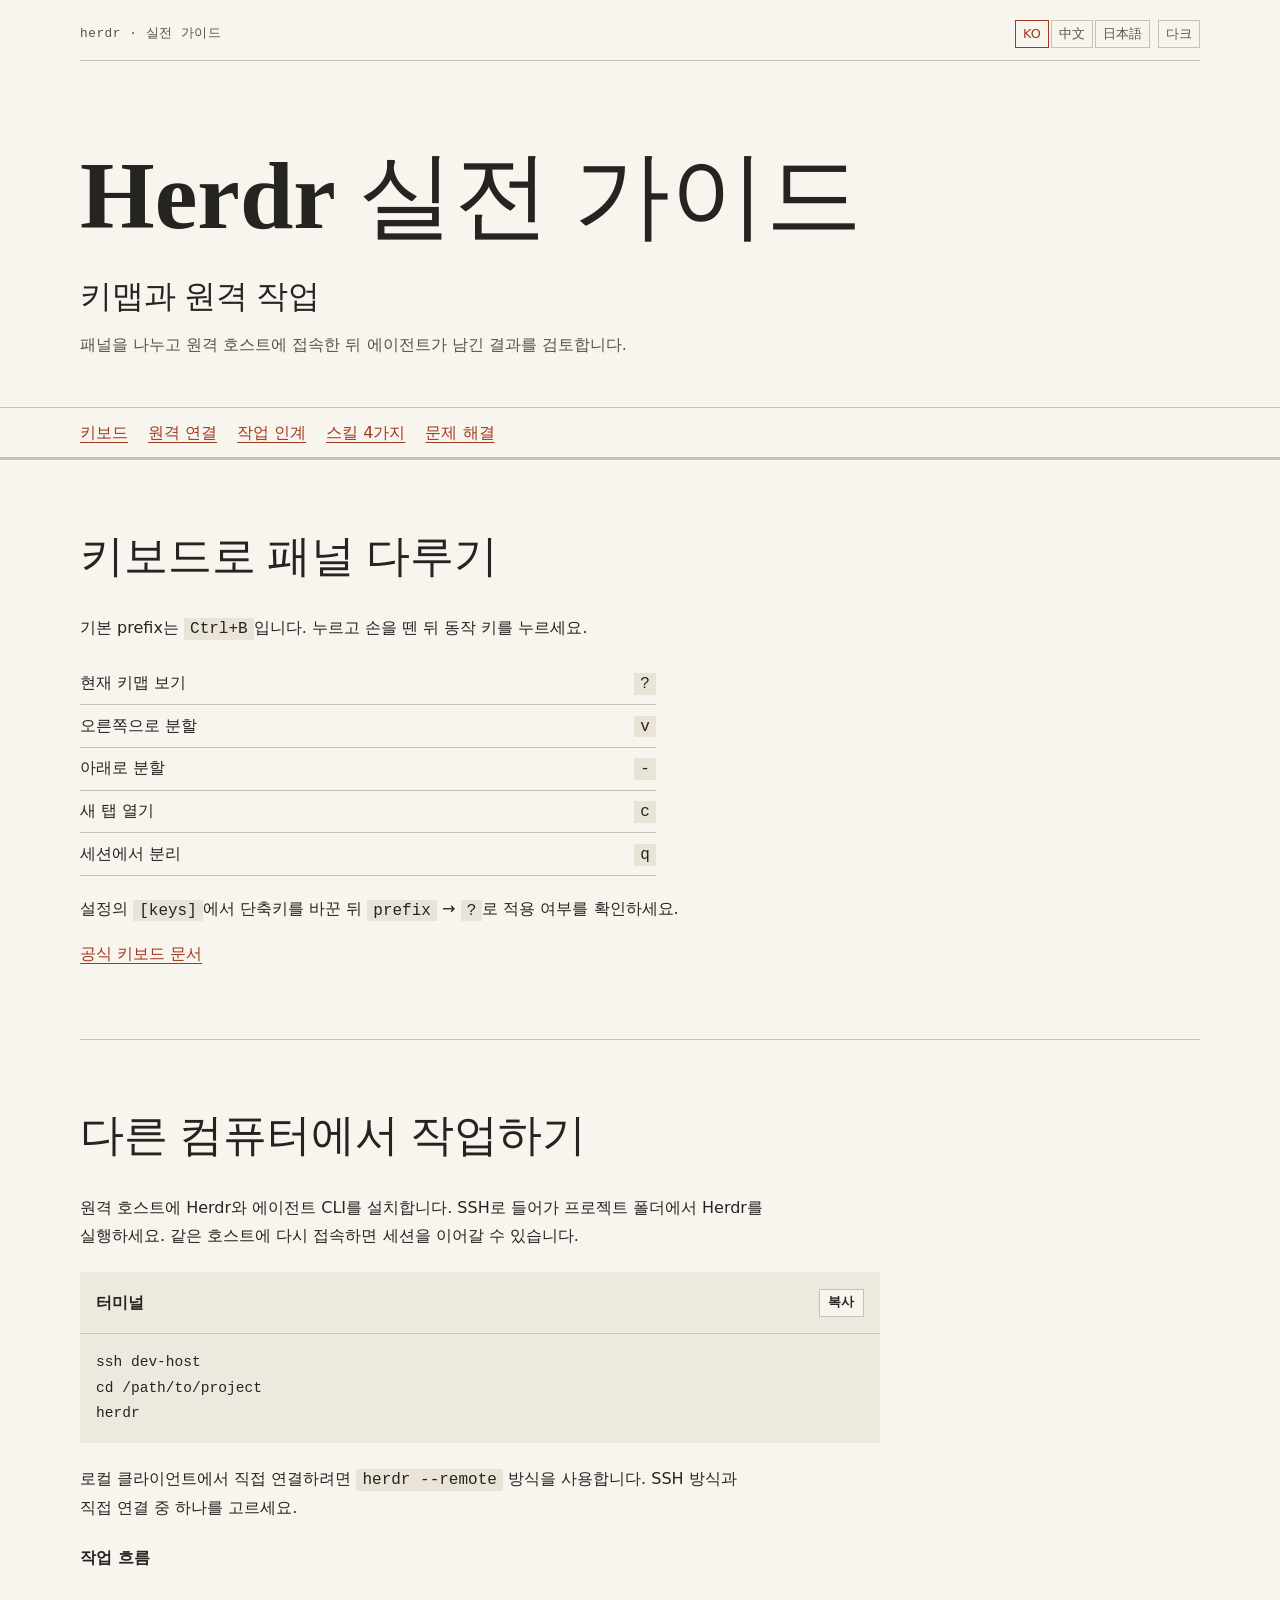
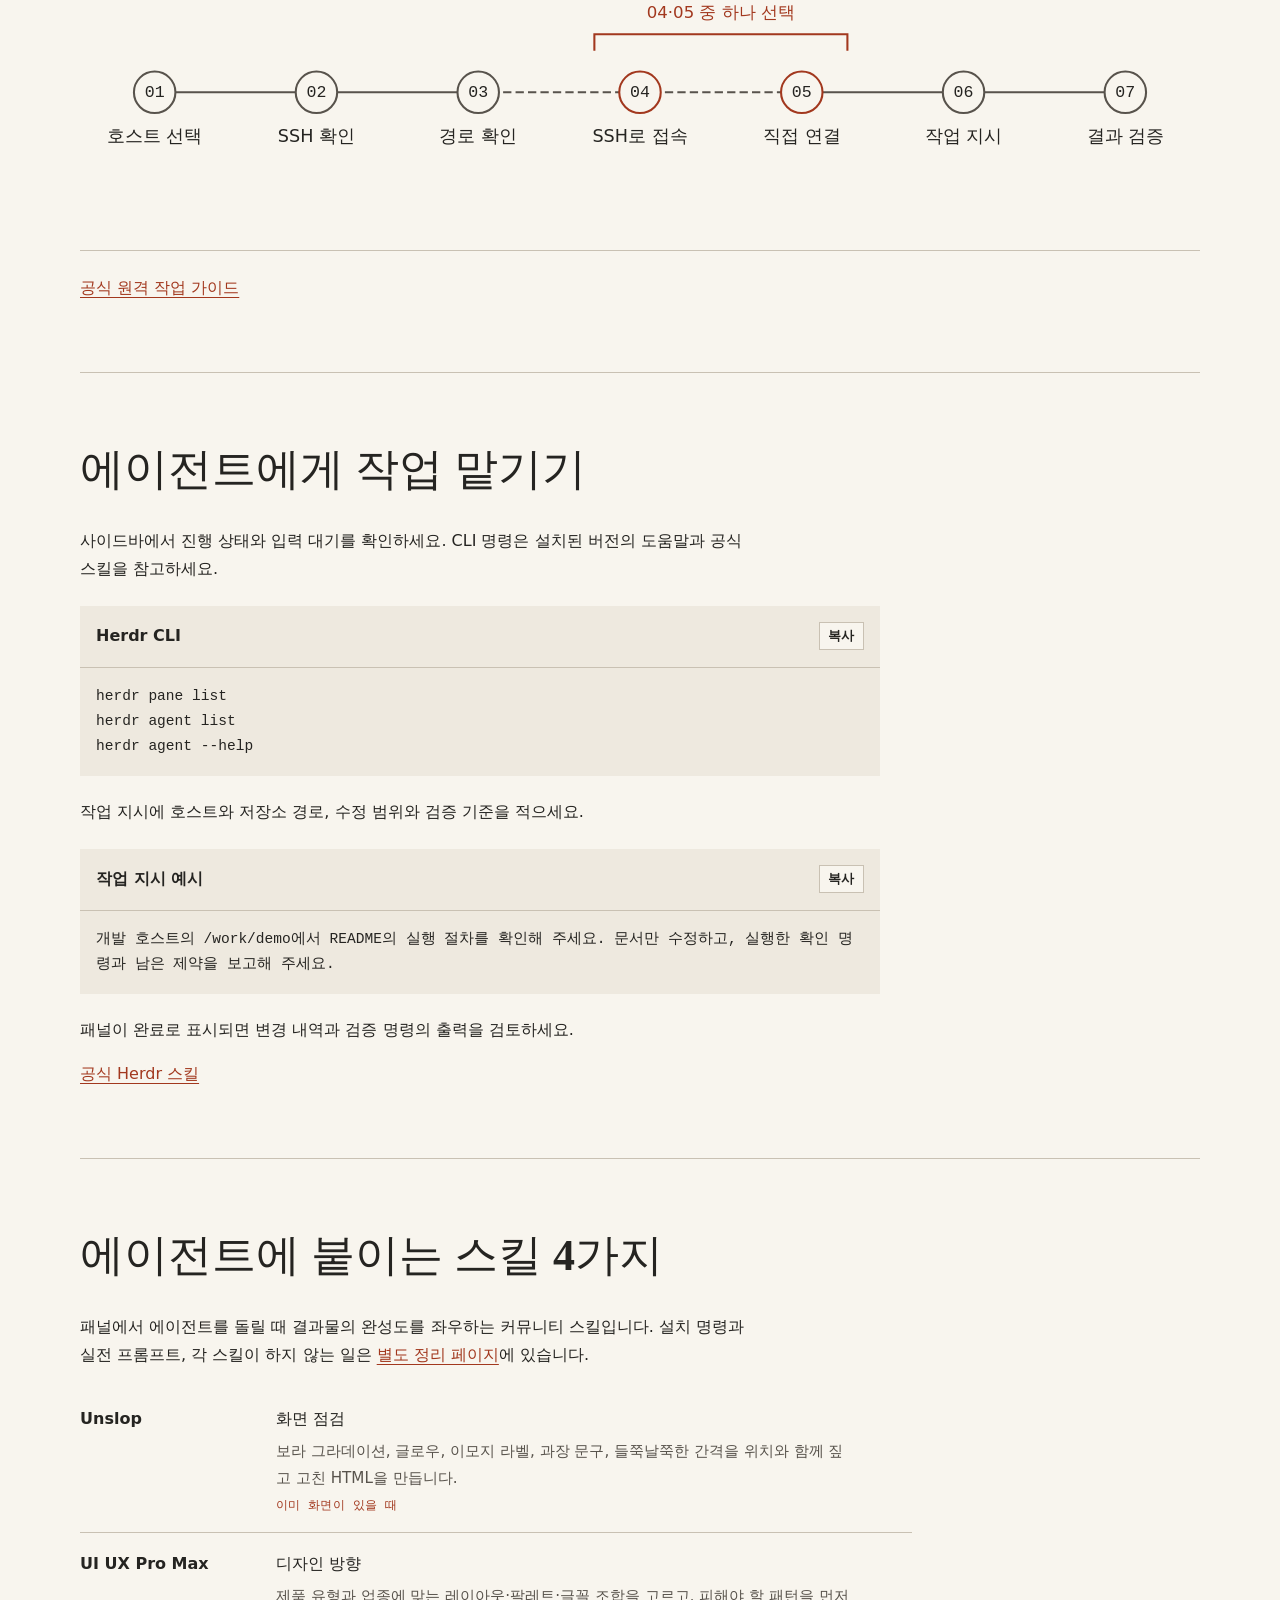
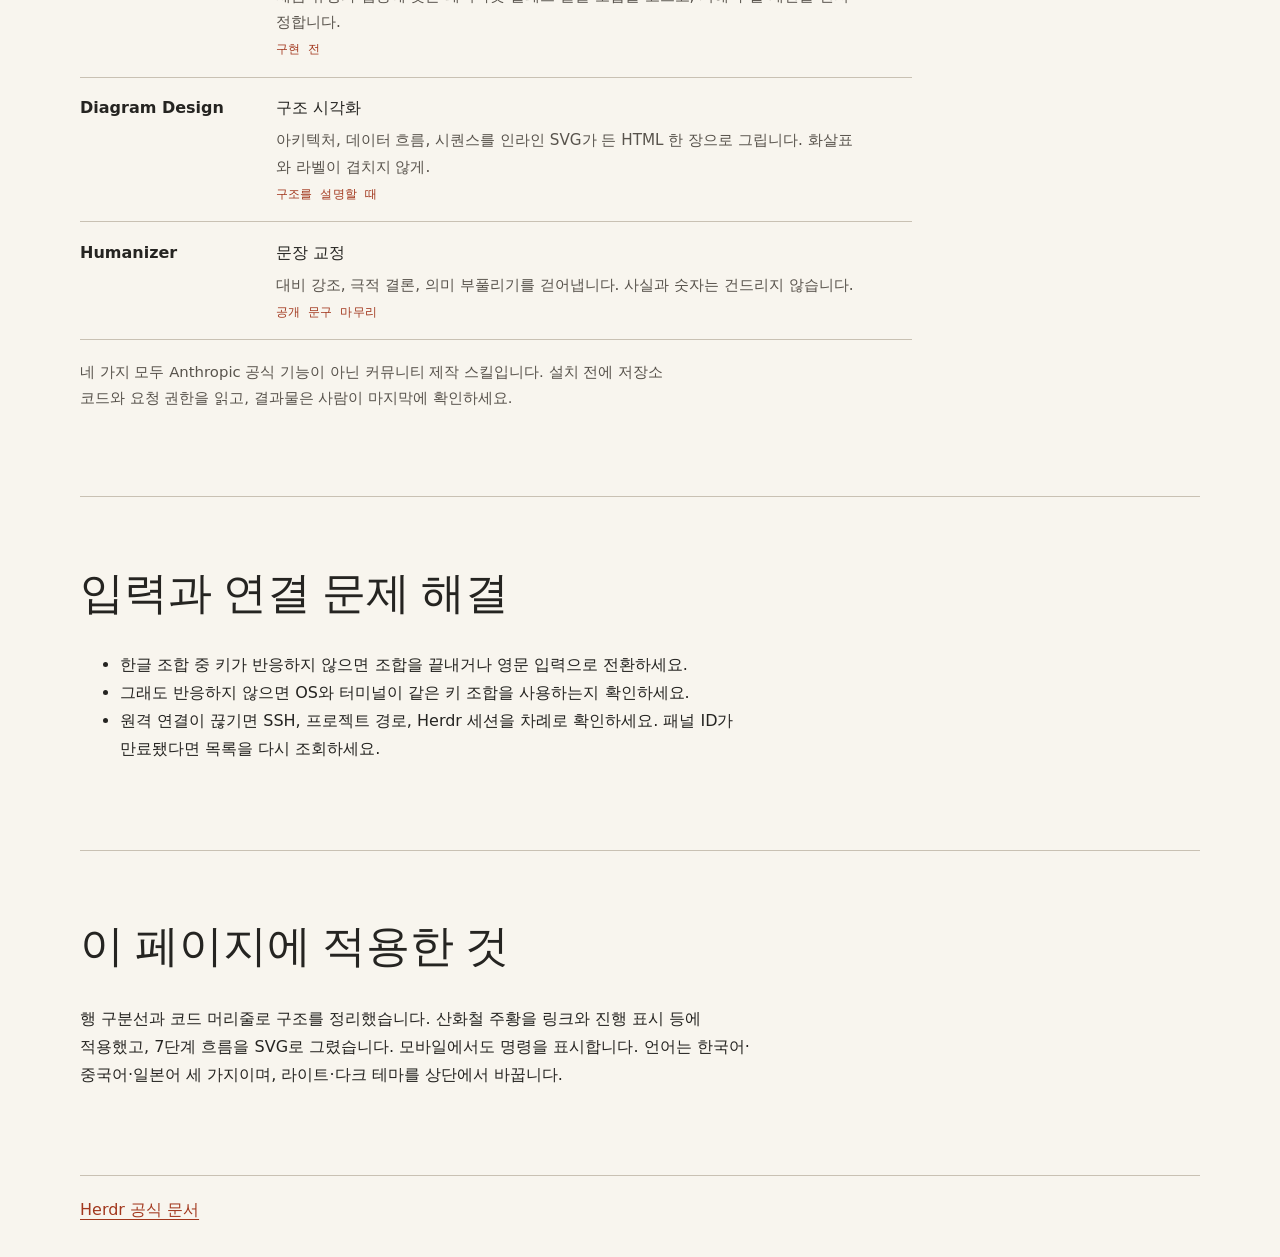
==== commit a6769a8e: "Add Chinese/Japanese locales, dark theme, and the four agent skills - i18n/{ko,zh,ja}.json (77 keys)" ====
--- a/index.html
+++ b/index.html
@@ -4,60 +4,82 @@
 <head>
 <meta charset="utf-8">
 <meta name="viewport" content="width=device-width, initial-scale=1">
-<title>Herdr 실전 가이드 · 키맵과 원격 작업</title>
+<title data-i18n="meta.title">Herdr 실전 가이드 · 키맵과 원격 작업</title>
 <meta name="description" content="패널을 나누고 원격 호스트에 접속한 뒤 에이전트가 남긴 결과를 검토합니다.">
 <link rel="stylesheet" href="./guide.css">
+<script>window.__HG_I18N__ = /*I18N_START*/{"ko":{"applied.body":"행 구분선과 코드 머리줄로 구조를 정리했습니다. 산화철 주황을 링크와 진행 표시 등에 적용했고, 7단계 흐름을 SVG로 그렸습니다. 모바일에서도 명령을 표시합니다. 언어는 한국어·중국어·일본어 세 가지이며, 라이트·다크 테마를 상단에서 바꿉니다.","applied.title":"이 페이지에 적용한 것","bar.brand":"herdr · 실전 가이드","flow.caption":"작업 흐름","flow.choice":"04·05 중 하나 선택","flow.desc":"호스트 선택, SSH 확인, 경로 확인, SSH로 접속, 직접 연결, 작업 지시, 결과 검증. 04·05 중 하나 선택.","flow.n1":"호스트 선택","flow.n2":"SSH 확인","flow.n3":"경로 확인","flow.n4":"SSH로 접속","flow.n5":"직접 연결","flow.n6":"작업 지시","flow.n7":"결과 검증","flow.title":"작업 흐름","foot.link":"Herdr 공식 문서","handoff.link":"공식 Herdr 스킬","handoff.prompt":"작업 지시에 호스트와 저장소 경로, 수정 범위와 검증 기준을 적으세요.","handoff.review":"패널이 완료로 표시되면 변경 내역과 검증 명령의 출력을 검토하세요.","handoff.sample":"작업 지시 예시","handoff.sampleBody":"개발 호스트의 /work/demo에서 README의 실행 절차를 확인해 주세요. 문서만 수정하고, 실행한 확인 명령과 남은 제약을 보고해 주세요.","handoff.title":"에이전트에게 작업 맡기기","head.lead":"패널을 나누고 원격 호스트에 접속한 뒤 에이전트가 남긴 결과를 검토합니다.","head.subtitle":"키맵과 원격 작업","head.title":"Herdr 실전 가이드","kb.detach":"세션에서 분리","kb.keymap":"현재 키맵 보기","kb.link":"공식 키보드 문서","kb.newTab":"새 탭 열기","kb.splitDown":"아래로 분할","kb.splitRight":"오른쪽으로 분할","kb.title":"키보드로 패널 다루기","meta.title":"Herdr 실전 가이드 · 키맵과 원격 작업","nav.handoff":"작업 인계","nav.keyboard":"키보드","nav.remote":"원격 연결","nav.skills":"스킬 4가지","nav.troubleshoot":"문제 해결","remote.intro":"원격 호스트에 Herdr와 에이전트 CLI를 설치합니다. SSH로 들어가 프로젝트 폴더에서 Herdr를 실행하세요. 같은 호스트에 다시 접속하면 세션을 이어갈 수 있습니다.","remote.link":"공식 원격 작업 가이드","remote.title":"다른 컴퓨터에서 작업하기","skills.d.body":"아키텍처, 데이터 흐름, 시퀀스를 인라인 SVG가 든 HTML 한 장으로 그립니다. 화살표와 라벨이 겹치지 않게.","skills.d.name":"Diagram Design","skills.d.role":"구조 시각화","skills.d.when":"구조를 설명할 때","skills.h.body":"대비 강조, 극적 결론, 의미 부풀리기를 걷어냅니다. 사실과 숫자는 건드리지 않습니다.","skills.h.name":"Humanizer","skills.h.role":"문장 교정","skills.h.when":"공개 문구 마무리","skills.title":"에이전트에 붙이는 스킬 4가지","skills.u.body":"보라 그라데이션, 글로우, 이모지 라벨, 과장 문구, 들쭉날쭉한 간격을 위치와 함께 짚고 고친 HTML을 만듭니다.","skills.u.name":"Unslop","skills.u.role":"화면 점검","skills.u.when":"이미 화면이 있을 때","skills.ui.body":"제품 유형과 업종에 맞는 레이아웃·팔레트·글꼴 조합을 고르고, 피해야 할 패턴을 먼저 정합니다.","skills.ui.name":"UI UX Pro Max","skills.ui.role":"디자인 방향","skills.ui.when":"구현 전","trouble.i1":"한글 조합 중 키가 반응하지 않으면 조합을 끝내거나 영문 입력으로 전환하세요.","trouble.i2":"그래도 반응하지 않으면 OS와 터미널이 같은 키 조합을 사용하는지 확인하세요.","trouble.i3":"원격 연결이 끊기면 SSH, 프로젝트 경로, Herdr 세션을 차례로 확인하세요. 패널 ID가 만료됐다면 목록을 다시 조회하세요.","trouble.title":"입력과 연결 문제 해결","ui.cli":"Herdr CLI","ui.copy":"복사","ui.terminal":"터미널","handoff.intro":"사이드바에서 진행 상태와 입력 대기를 확인하세요. CLI 명령은 설치된 버전의 도움말과 공식 스킬을 참고하세요.","kb.config":"설정의 <code>[keys]</code>에서 단축키를 바꾼 뒤 <kbd>prefix</kbd> → <kbd>?</kbd>로 적용 여부를 확인하세요.","kb.intro":"기본 prefix는 <kbd>Ctrl+B</kbd>입니다. 누르고 손을 뗀 뒤 동작 키를 누르세요.","remote.client":"로컬 클라이언트에서 직접 연결하려면 <code>herdr --remote</code> 방식을 사용합니다. SSH 방식과 직접 연결 중 하나를 고르세요.","skills.lead":"패널에서 에이전트를 돌릴 때 결과물의 완성도를 좌우하는 커뮤니티 스킬입니다. 설치 명령과 실전 프롬프트, 각 스킬이 하지 않는 일은 <a href=\"https://dogebi.github.io/claude-code-4-skills/\">별도 정리 페이지</a>에 있습니다.","skills.note":"네 가지 모두 Anthropic 공식 기능이 아닌 커뮤니티 제작 스킬입니다. 설치 전에 저장소 코드와 요청 권한을 읽고, 결과물은 사람이 마지막에 확인하세요.","meta.description":"패널을 나누고 원격 호스트에 접속한 뒤 에이전트가 남긴 결과를 검토합니다.","ui.copied":"복사됨","ui.copyFail":"복사 실패","ui.theme.toDark":"다크","ui.theme.toLight":"라이트","ui.theme.toDarkAria":"다크 모드로 전환","ui.theme.toLightAria":"라이트 모드로 전환"},"zh":{"applied.body":"用行分隔线和代码头部栏整理了结构。把氧化铁橙应用到链接和进度指示等处，并用 SVG 画出了 7 步流程。在移动端也会显示命令。语言有韩语、中文、日语三种，浅色与深色主题可在顶部切换。","applied.title":"本页应用的内容","bar.brand":"herdr · 实战指南","flow.caption":"工作流程","flow.choice":"04·05 任选其一","flow.desc":"选择主机、确认 SSH、确认路径、通过 SSH 接入、直接连接、下达任务、验证结果。04·05 任选其一。","flow.n1":"选择主机","flow.n2":"确认 SSH","flow.n3":"确认路径","flow.n4":"SSH 接入","flow.n5":"直接连接","flow.n6":"下达任务","flow.n7":"验证结果","flow.title":"工作流程","foot.link":"Herdr 官方文档","handoff.link":"官方 Herdr 技能","handoff.prompt":"在任务指令中写明主机与仓库路径、修改范围和验证标准。","handoff.review":"面板显示完成后，检查变更内容和验证命令的输出。","handoff.sample":"任务指令示例","handoff.sampleBody":"请在开发主机的 /work/demo 中确认 README 的运行步骤。只修改文档，并报告执行过的确认命令和仍存在的限制。","handoff.title":"把任务交给 Agent","head.lead":"分屏、连接远程主机，然后检查 Agent 留下的结果。","head.subtitle":"键位表与远程工作","head.title":"Herdr 实战指南","kb.detach":"从会话中分离","kb.keymap":"查看当前键位表","kb.link":"官方键盘文档","kb.newTab":"打开新标签页","kb.splitDown":"向下分屏","kb.splitRight":"向右分屏","kb.title":"用键盘操作面板","meta.title":"Herdr 实战指南 · 键位表与远程工作","nav.handoff":"任务交接","nav.keyboard":"键盘","nav.remote":"远程连接","nav.skills":"4 个技能","nav.troubleshoot":"问题排查","remote.intro":"在远程主机上安装 Herdr 和 Agent CLI。通过 SSH 登录，在项目文件夹中运行 Herdr。再次连接同一主机时可以继续之前的会话。","remote.link":"官方远程工作指南","remote.title":"在其他电脑上工作","skills.d.body":"把架构、数据流、时序画进一张内嵌 SVG 的 HTML。箭头与标签不重叠。","skills.d.name":"Diagram Design","skills.d.role":"结构可视化","skills.d.when":"解释结构时","skills.h.body":"去掉对比强调、戏剧化结论和夸大表述。不动事实与数字。","skills.h.name":"Humanizer","skills.h.role":"句子校订","skills.h.when":"定稿公开文案","skills.title":"给 Agent 装配的 4 个技能","skills.u.body":"指出紫色渐变、发光、emoji 标签、夸张文案、参差间距的位置，并产出修好的 HTML。","skills.u.name":"Unslop","skills.u.role":"界面检查","skills.u.when":"界面已存在时","skills.ui.body":"按产品类型与行业选定布局·配色·字体组合，先定下应避免的模式。","skills.ui.name":"UI UX Pro Max","skills.ui.role":"设计方向","skills.ui.when":"实现之前","trouble.i1":"韩文正在组合时如果按键无响应，请先结束组合或切换到英文输入。","trouble.i2":"仍无响应时，检查系统和终端是否使用了相同的按键组合。","trouble.i3":"远程连接断开时，依次检查 SSH、项目路径、Herdr 会话。面板 ID 已过期就重新查询列表。","trouble.title":"输入与连接问题排查","ui.cli":"Herdr CLI","ui.copy":"复制","ui.terminal":"终端","handoff.intro":"在侧边栏查看进度和等待输入的状态。CLI 命令请参考已安装版本的帮助和官方技能。","kb.config":"在配置的 <code>[keys]</code> 中改快捷键，然后用 <kbd>prefix</kbd> → <kbd>?</kbd> 确认是否生效。","kb.intro":"默认 prefix 是 <kbd>Ctrl+B</kbd>。按下并松开后，再按动作键。","remote.client":"从本地客户端直接连接时使用 <code>herdr --remote</code> 方式。在 SSH 方式与直接连接中选择一种。","skills.lead":"在面板里跑 Agent 时，这些社区技能会影响产出物的完成度。安装命令、实用提示词，以及各技能不做的事，都在<a href=\"https://dogebi.github.io/claude-code-4-skills/\">单独整理的页面</a>上。","skills.note":"这四个都是社区制作的技能，不是 Anthropic 官方功能。安装前请阅读仓库代码和申请权限，结果由人做最后确认。","meta.description":"分屏、连接远程主机，然后检查 Agent 留下的结果。","ui.copied":"已复制","ui.copyFail":"复制失败","ui.theme.toDark":"深色","ui.theme.toLight":"浅色","ui.theme.toDarkAria":"切换到深色模式","ui.theme.toLightAria":"切换到浅色模式"},"ja":{"applied.body":"行区切り線とコードの見出し行で構造を整理しました。酸化鉄のオレンジをリンクと進行表示などに適用し、7ステップの流れを SVG で描きました。モバイルでもコマンドを表示します。言語は韓国語・中国語・日本語の3つで、ライト・ダークテーマは上部で切り替えます。","applied.title":"このページに適用したもの","bar.brand":"herdr · 実践ガイド","flow.caption":"作業の流れ","flow.choice":"04·05いずれか","flow.desc":"ホスト選択、SSH 確認、パス確認、SSH で接続、直接接続、作業指示、結果検証。04·05 のいずれかを選びます。","flow.n1":"ホスト選択","flow.n2":"SSH確認","flow.n3":"パス確認","flow.n4":"SSHで接続","flow.n5":"直接接続","flow.n6":"作業指示","flow.n7":"結果検証","flow.title":"作業の流れ","foot.link":"Herdr 公式ドキュメント","handoff.link":"公式 Herdr スキル","handoff.prompt":"作業指示にはホストとリポジトリのパス、修正範囲と検証基準を書いてください。","handoff.review":"パネルが完了と表示されたら、変更内容と検証コマンドの出力を確認してください。","handoff.sample":"作業指示の例","handoff.sampleBody":"開発ホストの /work/demo で README の実行手順を確認してください。ドキュメントだけを修正し、実行した確認コマンドと残っている制約を報告してください。","handoff.title":"エージェントに作業を任せる","head.lead":"パネルを分割し、リモートホストに接続したうえで、エージェントが残した結果を確認します。","head.subtitle":"キーマップとリモート作業","head.title":"Herdr 実践ガイド","kb.detach":"セッションから分離","kb.keymap":"現在のキーマップを見る","kb.link":"公式キーボードドキュメント","kb.newTab":"新しいタブを開く","kb.splitDown":"下に分割","kb.splitRight":"右に分割","kb.title":"キーボードでパネルを操作する","meta.title":"Herdr 実践ガイド · キーマップとリモート作業","nav.handoff":"作業の引き継ぎ","nav.keyboard":"キーボード","nav.remote":"リモート接続","nav.skills":"スキル4種","nav.troubleshoot":"トラブル解決","remote.intro":"リモートホストに Herdr とエージェント CLI をインストールします。SSH で入り、プロジェクトフォルダで Herdr を実行してください。同じホストに再接続するとセッションを続けられます。","remote.link":"公式リモート作業ガイド","remote.title":"別のコンピュータで作業する","skills.d.body":"アーキテクチャ、データフロー、シーケンスをインライン SVG を含む HTML 1枚に描きます。矢印とラベルが重ならないように。","skills.d.name":"Diagram Design","skills.d.role":"構造の可視化","skills.d.when":"構造を説明するとき","skills.h.body":"対比の強調、劇的な結論、意味の膨らませを取り除きます。事実と数字には触れません。","skills.h.name":"Humanizer","skills.h.role":"文章校正","skills.h.when":"公開文の仕上げ","skills.title":"エージェントに付けるスキル4種","skills.u.body":"紫のグラデーション、グロー、絵文字ラベル、誇張した文句、不揃いな余白を位置とともに指摘し、修正した HTML を作ります。","skills.u.name":"Unslop","skills.u.role":"画面の点検","skills.u.when":"画面がすでにあるとき","skills.ui.body":"製品の種類と業種に合うレイアウト・パレット・書体の組み合わせを選び、避けるべきパターンを先に決めます。","skills.ui.name":"UI UX Pro Max","skills.ui.role":"デザインの方向","skills.ui.when":"実装前","trouble.i1":"ハングル入力の変換中にキーが反応しない場合は、変換を終えるか英字入力に切り替えてください。","trouble.i2":"それでも反応しない場合は、OS とターミナルが同じキー組み合わせを使っているか確認してください。","trouble.i3":"リモート接続が切れたら、SSH、プロジェクトのパス、Herdr セッションの順に確認してください。パネル ID が失効している場合は、一覧を再取得してください。","trouble.title":"入力と接続のトラブル解決","ui.cli":"Herdr CLI","ui.copy":"コピー","ui.terminal":"ターミナル","handoff.intro":"サイドバーで進行状況と入力待ちを確認してください。CLI コマンドは、インストールしたバージョンのヘルプと公式スキルを参照してください。","kb.config":"設定の <code>[keys]</code> でショートカットを変更し、<kbd>prefix</kbd> → <kbd>?</kbd> で反映を確認してください。","kb.intro":"既定の prefix は <kbd>Ctrl+B</kbd> です。押して手を離してから、操作キーを押してください。","remote.client":"ローカルクライアントから直接接続するには <code>herdr --remote</code> 方式を使います。SSH 方式と直接接続のどちらかを選んでください。","skills.lead":"パネルでエージェントを動かすとき、成果物の完成度を左右するコミュニティスキルです。インストールコマンドと実践プロンプト、各スキルがしないことは<a href=\"https://dogebi.github.io/claude-code-4-skills/\">別のまとめページ</a>にあります。","skills.note":"4つはいずれも Anthropic 公式の機能ではなく、コミュニティ製のスキルです。インストール前にリポジトリのコードと要求する権限を読み、成果物は最後に人が確認してください。","meta.description":"パネルを分割し、リモートホストに接続したうえで、エージェントが残した結果を確認します。","ui.copied":"コピー済み","ui.copyFail":"コピー失敗","ui.theme.toDark":"ダーク","ui.theme.toLight":"ライト","ui.theme.toDarkAria":"ダークモードに切り替え","ui.theme.toLightAria":"ライトモードに切り替え"}}/*I18N_END*/;</script>
 <script defer src="./guide.js"></script>
 </head>
 <body data-copied="복사됨" data-failed="복사 실패">
 <header class="intro">
-<h1>Herdr 실전 가이드</h1>
-<p class="subtitle">키맵과 원격 작업</p>
-<p class="lead">패널을 나누고 원격 호스트에 접속한 뒤 에이전트가 남긴 결과를 검토합니다.</p>
+<div class="bar">
+<span class="brand" data-i18n="bar.brand">herdr · 실전 가이드</span>
+<span class="tools">
+<span class="langs" role="group" aria-label="Language">
+<button class="lang-btn" type="button" data-lang="ko" aria-pressed="true">KO</button>
+<button class="lang-btn" type="button" data-lang="zh" aria-pressed="false" lang="zh-Hans">中文</button>
+<button class="lang-btn" type="button" data-lang="ja" aria-pressed="false" lang="ja">日本語</button>
+</span>
+<button id="theme-toggle" class="theme-btn" type="button" aria-pressed="false">다크</button>
+</span>
+</div>
+<h1 data-i18n="head.title">Herdr 실전 가이드</h1>
+<p class="subtitle" data-i18n="head.subtitle">키맵과 원격 작업</p>
+<p class="lead" data-i18n="head.lead">패널을 나누고 원격 호스트에 접속한 뒤 에이전트가 남긴 결과를 검토합니다.</p>
 </header>
 <nav class="contents" aria-label="목차">
-<div><a href="#keyboard">키보드</a><a href="#remote">원격 연결</a><a href="#handoff">작업 인계</a><a href="#troubleshoot">문제 해결</a></div>
+<div><a href="#keyboard" data-i18n="nav.keyboard">키보드</a><a href="#remote" data-i18n="nav.remote">원격 연결</a><a href="#handoff" data-i18n="nav.handoff">작업 인계</a><a href="#skills" data-i18n="nav.skills">스킬 4가지</a><a href="#troubleshoot" data-i18n="nav.troubleshoot">문제 해결</a></div>
 <progress aria-label="읽기 진행률" max="100" value="0"></progress>
 </nav>
 <main>
-<section id="keyboard"><h2>키보드로 패널 다루기</h2>
-<p>기본 prefix는 <kbd>Ctrl+B</kbd>입니다. 누르고 손을 뗀 뒤 동작 키를 누르세요.</p>
-<dl><div><dt>현재 키맵 보기</dt><dd><kbd>?</kbd></dd></div><div><dt>오른쪽으로 분할</dt><dd><kbd>v</kbd></dd></div><div><dt>아래로 분할</dt><dd><kbd>-</kbd></dd></div><div><dt>새 탭 열기</dt><dd><kbd>c</kbd></dd></div><div><dt>세션에서 분리</dt><dd><kbd>q</kbd></dd></div></dl>
-<p>설정의 <code>[keys]</code>에서 단축키를 바꾼 뒤 <kbd>prefix</kbd> → <kbd>?</kbd>로 적용 여부를 확인하세요.</p><a href="https://herdr.dev/docs/keyboard/">공식 키보드 문서</a></section>
-<section id="remote"><h2>다른 컴퓨터에서 작업하기</h2>
-<p>원격 호스트에 Herdr와 에이전트 CLI를 설치합니다. SSH로 들어가 프로젝트 폴더에서 Herdr를 실행하세요. 같은 호스트에 다시 접속하면 세션을 이어갈 수 있습니다.</p><figure class="code"><figcaption>터미널 <button type="button" hidden data-copy>복사</button></figcaption><pre><code>ssh dev-host
+<section id="keyboard"><h2 data-i18n="kb.title">키보드로 패널 다루기</h2>
+<p data-i18n-html="kb.intro">기본 prefix는 <kbd>Ctrl+B</kbd>입니다. 누르고 손을 뗀 뒤 동작 키를 누르세요.</p>
+<dl><div><dt data-i18n="kb.keymap">현재 키맵 보기</dt><dd><kbd>?</kbd></dd></div><div><dt data-i18n="kb.splitRight">오른쪽으로 분할</dt><dd><kbd>v</kbd></dd></div><div><dt data-i18n="kb.splitDown">아래로 분할</dt><dd><kbd>-</kbd></dd></div><div><dt data-i18n="kb.newTab">새 탭 열기</dt><dd><kbd>c</kbd></dd></div><div><dt data-i18n="kb.detach">세션에서 분리</dt><dd><kbd>q</kbd></dd></div></dl>
+<p data-i18n-html="kb.config">설정의 <code>[keys]</code>에서 단축키를 바꾼 뒤 <kbd>prefix</kbd> → <kbd>?</kbd>로 적용 여부를 확인하세요.</p><a href="https://herdr.dev/docs/keyboard/" data-i18n="kb.link">공식 키보드 문서</a></section>
+<section id="remote"><h2 data-i18n="remote.title">다른 컴퓨터에서 작업하기</h2>
+<p data-i18n="remote.intro">원격 호스트에 Herdr와 에이전트 CLI를 설치합니다. SSH로 들어가 프로젝트 폴더에서 Herdr를 실행하세요. 같은 호스트에 다시 접속하면 세션을 이어갈 수 있습니다.</p><figure class="code"><figcaption><span data-i18n="ui.terminal">터미널</span> <button type="button" hidden data-copy data-i18n="ui.copy">복사</button></figcaption><pre><code>ssh dev-host
 cd /path/to/project
 herdr</code></pre></figure>
-<p>로컬 클라이언트에서 직접 연결하려면 <code>herdr --remote</code> 방식을 사용합니다. SSH 방식과 직접 연결 중 하나를 고르세요.</p>
-<figure class="workflow"><figcaption>작업 흐름</figcaption>
+<p data-i18n-html="remote.client">로컬 클라이언트에서 직접 연결하려면 <code>herdr --remote</code> 방식을 사용합니다. SSH 방식과 직접 연결 중 하나를 고르세요.</p>
+<figure class="workflow"><figcaption data-i18n="flow.caption">작업 흐름</figcaption>
 <div class="diagram" tabindex="0" role="region" aria-label="작업 흐름">
 <svg viewBox="0 0 1080 268" width="1080" height="268" role="img" aria-labelledby="flow-title flow-description">
-<title id="flow-title">작업 흐름</title><desc id="flow-description">호스트 선택, SSH 확인, 경로 확인, SSH로 접속, 직접 연결, 작업 지시, 결과 검증. 04·05 중 하나 선택.</desc>
+<title id="flow-title" data-i18n="flow.title">작업 흐름</title><desc id="flow-description" data-i18n="flow.desc">호스트 선택, SSH 확인, 경로 확인, SSH로 접속, 직접 연결, 작업 지시, 결과 검증. 04·05 중 하나 선택.</desc>
 <path class="route" d="M72 116H384 M696 116H1008"/>
 <path class="route alternative" d="M384 116H696"/>
 <path class="brace" d="M496 76V60H740V76"/>
-<text class="choice" x="618" y="44">04·05 중 하나 선택</text>
-<g><circle cx="72" cy="116" r="20"/><text class="number" x="72" y="121">01</text><text class="label" x="72" y="164">호스트 선택</text></g>
-<g><circle cx="228" cy="116" r="20"/><text class="number" x="228" y="121">02</text><text class="label" x="228" y="164">SSH 확인</text></g>
-<g><circle cx="384" cy="116" r="20"/><text class="number" x="384" y="121">03</text><text class="label" x="384" y="164">경로 확인</text></g>
-<g class="optional"><circle cx="540" cy="116" r="20"/><text class="number" x="540" y="121">04</text><text class="label" x="540" y="164">SSH로 접속</text></g>
-<g class="optional"><circle cx="696" cy="116" r="20"/><text class="number" x="696" y="121">05</text><text class="label" x="696" y="164">직접 연결</text></g>
-<g><circle cx="852" cy="116" r="20"/><text class="number" x="852" y="121">06</text><text class="label" x="852" y="164">작업 지시</text></g>
-<g><circle cx="1008" cy="116" r="20"/><text class="number" x="1008" y="121">07</text><text class="label" x="1008" y="164">결과 검증</text></g>
+<text class="choice" x="618" y="44" data-i18n="flow.choice">04·05 중 하나 선택</text>
+<g><circle cx="72" cy="116" r="20"/><text class="number" x="72" y="121">01</text><text class="label" x="72" y="164" data-i18n="flow.n1">호스트 선택</text></g>
+<g><circle cx="228" cy="116" r="20"/><text class="number" x="228" y="121">02</text><text class="label" x="228" y="164" data-i18n="flow.n2">SSH 확인</text></g>
+<g><circle cx="384" cy="116" r="20"/><text class="number" x="384" y="121">03</text><text class="label" x="384" y="164" data-i18n="flow.n3">경로 확인</text></g>
+<g class="optional"><circle cx="540" cy="116" r="20"/><text class="number" x="540" y="121">04</text><text class="label" x="540" y="164" data-i18n="flow.n4">SSH로 접속</text></g>
+<g class="optional"><circle cx="696" cy="116" r="20"/><text class="number" x="696" y="121">05</text><text class="label" x="696" y="164" data-i18n="flow.n5">직접 연결</text></g>
+<g><circle cx="852" cy="116" r="20"/><text class="number" x="852" y="121">06</text><text class="label" x="852" y="164" data-i18n="flow.n6">작업 지시</text></g>
+<g><circle cx="1008" cy="116" r="20"/><text class="number" x="1008" y="121">07</text><text class="label" x="1008" y="164" data-i18n="flow.n7">결과 검증</text></g>
 </svg></div></figure>
-<a href="https://herdr.dev/docs/how-to-work/">공식 원격 작업 가이드</a></section>
-<section id="handoff"><h2>에이전트에게 작업 맡기기</h2>
-<p>사이드바에서 진행 상태와 입력 대기를 확인하세요. CLI 명령은 설치된 버전의 도움말과 공식 스킬을 참고하세요.</p><figure class="code"><figcaption>Herdr CLI <button type="button" hidden data-copy>복사</button></figcaption><pre><code>herdr pane list
+<a href="https://herdr.dev/docs/how-to-work/" data-i18n="remote.link">공식 원격 작업 가이드</a></section>
+<section id="handoff"><h2 data-i18n="handoff.title">에이전트에게 작업 맡기기</h2>
+<p data-i18n-html="handoff.intro">사이드바에서 진행 상태와 입력 대기를 확인하세요. CLI 명령은 설치된 버전의 도움말과 공식 스킬을 참고하세요.</p><figure class="code"><figcaption><span data-i18n="ui.cli">Herdr CLI</span> <button type="button" hidden data-copy data-i18n="ui.copy">복사</button></figcaption><pre><code>herdr pane list
 herdr agent list
 herdr agent --help</code></pre></figure>
-<p>작업 지시에 호스트와 저장소 경로, 수정 범위와 검증 기준을 적으세요.</p><figure class="code"><figcaption>작업 지시 예시 <button type="button" hidden data-copy>복사</button></figcaption><pre><code>개발 호스트의 /work/demo에서 README의 실행 절차를 확인해 주세요.
+<p data-i18n="handoff.prompt">작업 지시에 호스트와 저장소 경로, 수정 범위와 검증 기준을 적으세요.</p><figure class="code"><figcaption><span data-i18n="handoff.sample">작업 지시 예시</span> <button type="button" hidden data-copy data-i18n="ui.copy">복사</button></figcaption><pre><code data-i18n="handoff.sampleBody">개발 호스트의 /work/demo에서 README의 실행 절차를 확인해 주세요.
 문서만 수정하고, 실행한 확인 명령과 남은 제약을 보고해 주세요.</code></pre></figure>
-<p>패널이 완료로 표시되면 변경 내역과 검증 명령의 출력을 검토하세요.</p><a href="https://github.com/herdrdev/herdr/blob/master/skills/herdr/SKILL.md">공식 Herdr 스킬</a></section>
-<section id="troubleshoot"><h2>입력과 연결 문제 해결</h2>
-<ul><li>한글 조합 중 키가 반응하지 않으면 조합을 끝내거나 영문 입력으로 전환하세요.</li><li>그래도 반응하지 않으면 OS와 터미널이 같은 키 조합을 사용하는지 확인하세요.</li><li>원격 연결이 끊기면 SSH, 프로젝트 경로, Herdr 세션을 차례로 확인하세요. 패널 ID가 만료됐다면 목록을 다시 조회하세요.</li></ul></section>
-<section><h2>이 페이지에 적용한 것</h2><p>행 구분선과 코드 머리줄로 구조를 정리했습니다. 산화철 주황을 링크와 진행 표시 등에 적용했고, 7단계 흐름을 SVG로 그렸습니다. 모바일에서도 명령을 표시합니다.</p></section>
+<p data-i18n="handoff.review">패널이 완료로 표시되면 변경 내역과 검증 명령의 출력을 검토하세요.</p><a href="https://github.com/herdrdev/herdr/blob/master/skills/herdr/SKILL.md" data-i18n="handoff.link">공식 Herdr 스킬</a></section>
+<section id="skills"><h2 data-i18n="skills.title">에이전트에 붙이는 스킬 4가지</h2>
+<p data-i18n-html="skills.lead">패널에서 에이전트를 돌릴 때 결과물의 완성도를 좌우하는 커뮤니티 스킬입니다. 설치 명령과 실전 프롬프트, 각 스킬이 하지 않는 일은 <a href="https://dogebi.github.io/claude-code-4-skills/">별도 정리 페이지</a>에 있습니다.</p>
+<dl class="skills">
+<div><dt data-i18n="skills.u.name">Unslop</dt><dd><span data-i18n="skills.u.role">화면 점검</span><small data-i18n="skills.u.body">보라 그라데이션, 글로우, 이모지 라벨, 과장 문구, 들쭉날쭉한 간격을 위치와 함께 짚고 고친 HTML을 만듭니다.</small><span class="when" data-i18n="skills.u.when">이미 화면이 있을 때</span></dd></div>
+<div><dt data-i18n="skills.ui.name">UI UX Pro Max</dt><dd><span data-i18n="skills.ui.role">디자인 방향</span><small data-i18n="skills.ui.body">제품 유형과 업종에 맞는 레이아웃·팔레트·글꼴 조합을 고르고, 피해야 할 패턴을 먼저 정합니다.</small><span class="when" data-i18n="skills.ui.when">구현 전</span></dd></div>
+<div><dt data-i18n="skills.d.name">Diagram Design</dt><dd><span data-i18n="skills.d.role">구조 시각화</span><small data-i18n="skills.d.body">아키텍처, 데이터 흐름, 시퀀스를 인라인 SVG가 든 HTML 한 장으로 그립니다. 화살표와 라벨이 겹치지 않게.</small><span class="when" data-i18n="skills.d.when">구조를 설명할 때</span></dd></div>
+<div><dt data-i18n="skills.h.name">Humanizer</dt><dd><span data-i18n="skills.h.role">문장 교정</span><small data-i18n="skills.h.body">대비 강조, 극적 결론, 의미 부풀리기를 걷어냅니다. 사실과 숫자는 건드리지 않습니다.</small><span class="when" data-i18n="skills.h.when">공개 문구 마무리</span></dd></div>
+</dl>
+<p class="note" data-i18n-html="skills.note">네 가지 모두 Anthropic 공식 기능이 아닌 커뮤니티 제작 스킬입니다. 설치 전에 저장소 코드와 요청 권한을 읽고, 결과물은 사람이 마지막에 확인하세요.</p>
+</section>
+<section id="troubleshoot"><h2 data-i18n="trouble.title">입력과 연결 문제 해결</h2>
+<ul><li data-i18n="trouble.i1">한글 조합 중 키가 반응하지 않으면 조합을 끝내거나 영문 입력으로 전환하세요.</li><li data-i18n="trouble.i2">그래도 반응하지 않으면 OS와 터미널이 같은 키 조합을 사용하는지 확인하세요.</li><li data-i18n="trouble.i3">원격 연결이 끊기면 SSH, 프로젝트 경로, Herdr 세션을 차례로 확인하세요. 패널 ID가 만료됐다면 목록을 다시 조회하세요.</li></ul></section>
+<section id="applied"><h2 data-i18n="applied.title">이 페이지에 적용한 것</h2><p data-i18n="applied.body">행 구분선과 코드 머리줄로 구조를 정리했습니다. 산화철 주황을 링크와 진행 표시 등에 적용했고, 7단계 흐름을 SVG로 그렸습니다. 모바일에서도 명령을 표시합니다. 언어는 한국어·중국어·일본어 세 가지이며, 라이트·다크 테마를 상단에서 바꿉니다.</p></section>
 </main>
-<footer><a href="https://herdr.dev/docs/">Herdr 공식 문서</a></footer>
+<footer><a href="https://herdr.dev/docs/" data-i18n="foot.link">Herdr 공식 문서</a></footer>
 <div class="sr-only" role="status" id="copy-status"></div>
 </body>
 </html>
--- a/guide.css
+++ b/guide.css
@@ -6,8 +6,20 @@
   --muted: #58534c;
   --line: #c9c1b3;
   --accent: #a2381e;
+  --surface: #eee9df;
+  --chip: #e9e3d8;
   --mono: ui-monospace, "Cascadia Mono", monospace;
   font: 100%/1.75 system-ui, sans-serif;
+}
+:root[data-theme="dark"] {
+  color-scheme: dark;
+  --paper: #16150f;
+  --ink: #f2eee3;
+  --muted: #a9a294;
+  --line: #35322a;
+  --accent: #e07a4a;
+  --surface: #1e1c15;
+  --chip: #2a2721;
 }
 * { box-sizing: border-box; }
 html { scroll-padding-top: 7rem; }
@@ -44,9 +56,9 @@
 dl > div { display: flex; justify-content: space-between; gap: 1rem; padding: .4rem 0; border-bottom: 1px solid var(--line); }
 dd { margin: 0; }
 kbd, code, pre, .number { font-family: var(--mono); }
-kbd, p code { background: #e9e3d8; padding: .12em .38em; }
+kbd, p code { background: var(--chip); padding: .12em .38em; }
 figure { margin: 1.4rem 0; }
-.code { max-width: 50rem; background: #eee9df; }
+.code { max-width: 50rem; background: var(--surface); }
 figcaption { font-weight: 650; }
 .code figcaption { min-height: 62px; display: flex; justify-content: space-between; align-items: center; gap: 1rem; padding: .65rem 1rem; border-bottom: 1px solid var(--line); }
 button { font: inherit; font-size: .82rem; min-height: 28px; padding: 0 .65em; color: var(--ink); background: var(--paper); border: 1px solid var(--line); cursor: pointer; }
@@ -62,3 +74,35 @@
 svg circle { fill: var(--paper); stroke: var(--muted); stroke-width: 2; }
 footer { padding-block: 1.25rem 2.5rem; }
 .sr-only { position: absolute; width: 1px; height: 1px; overflow: hidden; clip-path: inset(50%); white-space: nowrap; }
+
+/* ── 상단 바: 언어 · 테마 ───────────────────────────────────────────── */
+.bar {
+  display: flex; flex-wrap: wrap; align-items: center; justify-content: space-between;
+  gap: .5rem 1rem; padding-bottom: .75rem; border-bottom: 1px solid var(--line);
+  font: .8rem/1 var(--mono); letter-spacing: .04em; color: var(--muted);
+}
+.bar .tools { display: flex; align-items: center; gap: .5rem; margin-left: auto; }
+.langs { display: flex; gap: 2px; }
+.lang-btn, .theme-btn {
+  font: .8rem/1 system-ui, sans-serif; letter-spacing: 0; white-space: nowrap;
+  min-height: 28px; padding: 0 .55em; color: var(--muted);
+  background: none; border: 1px solid var(--line); cursor: pointer;
+}
+.lang-btn:hover, .theme-btn:hover { color: var(--ink); border-color: var(--ink); }
+.lang-btn[aria-pressed="true"], .theme-btn[aria-pressed="true"] { color: var(--accent); border-color: var(--accent); }
+
+/* ── 스킬 목록 ─────────────────────────────────────────────────────── */
+dl.skills { max-width: 52rem; }
+dl.skills > div { display: grid; grid-template-columns: 11rem minmax(0, 1fr); gap: .2rem 1.25rem; padding: 1.05rem 0; align-items: baseline; }
+dl.skills dt { font-weight: 700; }
+dl.skills dd { display: grid; gap: .3rem; }
+dl.skills dd small { color: var(--muted); font-size: .95rem; max-width: 60ch; }
+dl.skills .when { font: .78rem/1.4 var(--mono); color: var(--accent); letter-spacing: .02em; margin-top: .1rem; }
+.note { color: var(--muted); font-size: .93rem; max-width: 62ch; }
+@media (max-width: 40rem) {
+  dl.skills > div { grid-template-columns: 1fr; }
+}
+
+/* 중국어·일본어는 어절이 아니라 글자 단위로 끊는다. 일본어 제목은 구(句) 단위. */
+:lang(zh-Hans) p, :lang(zh-Hans) li, :lang(zh-Hans) dd, :lang(ja) p, :lang(ja) li, :lang(ja) dd { word-break: normal; line-break: strict; }
+:lang(ja) h1, :lang(ja) h2 { word-break: auto-phrase; }
